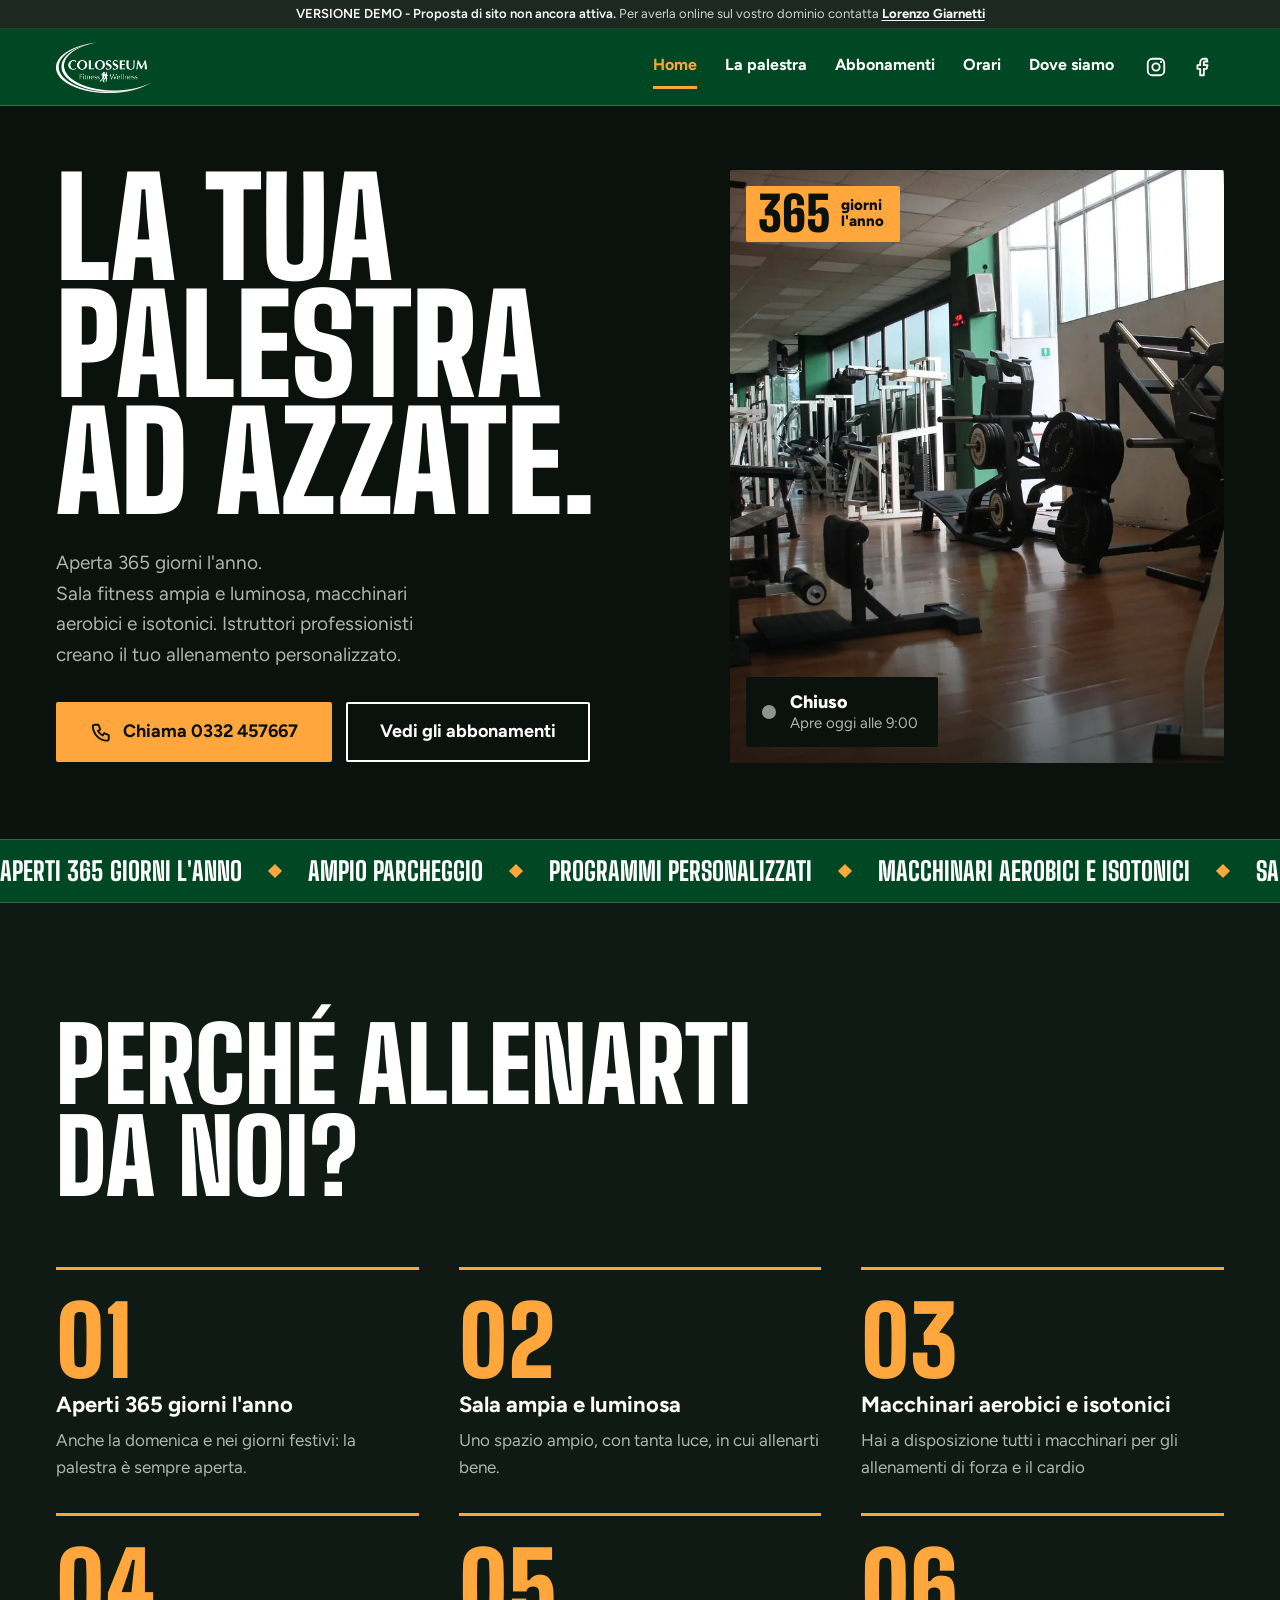
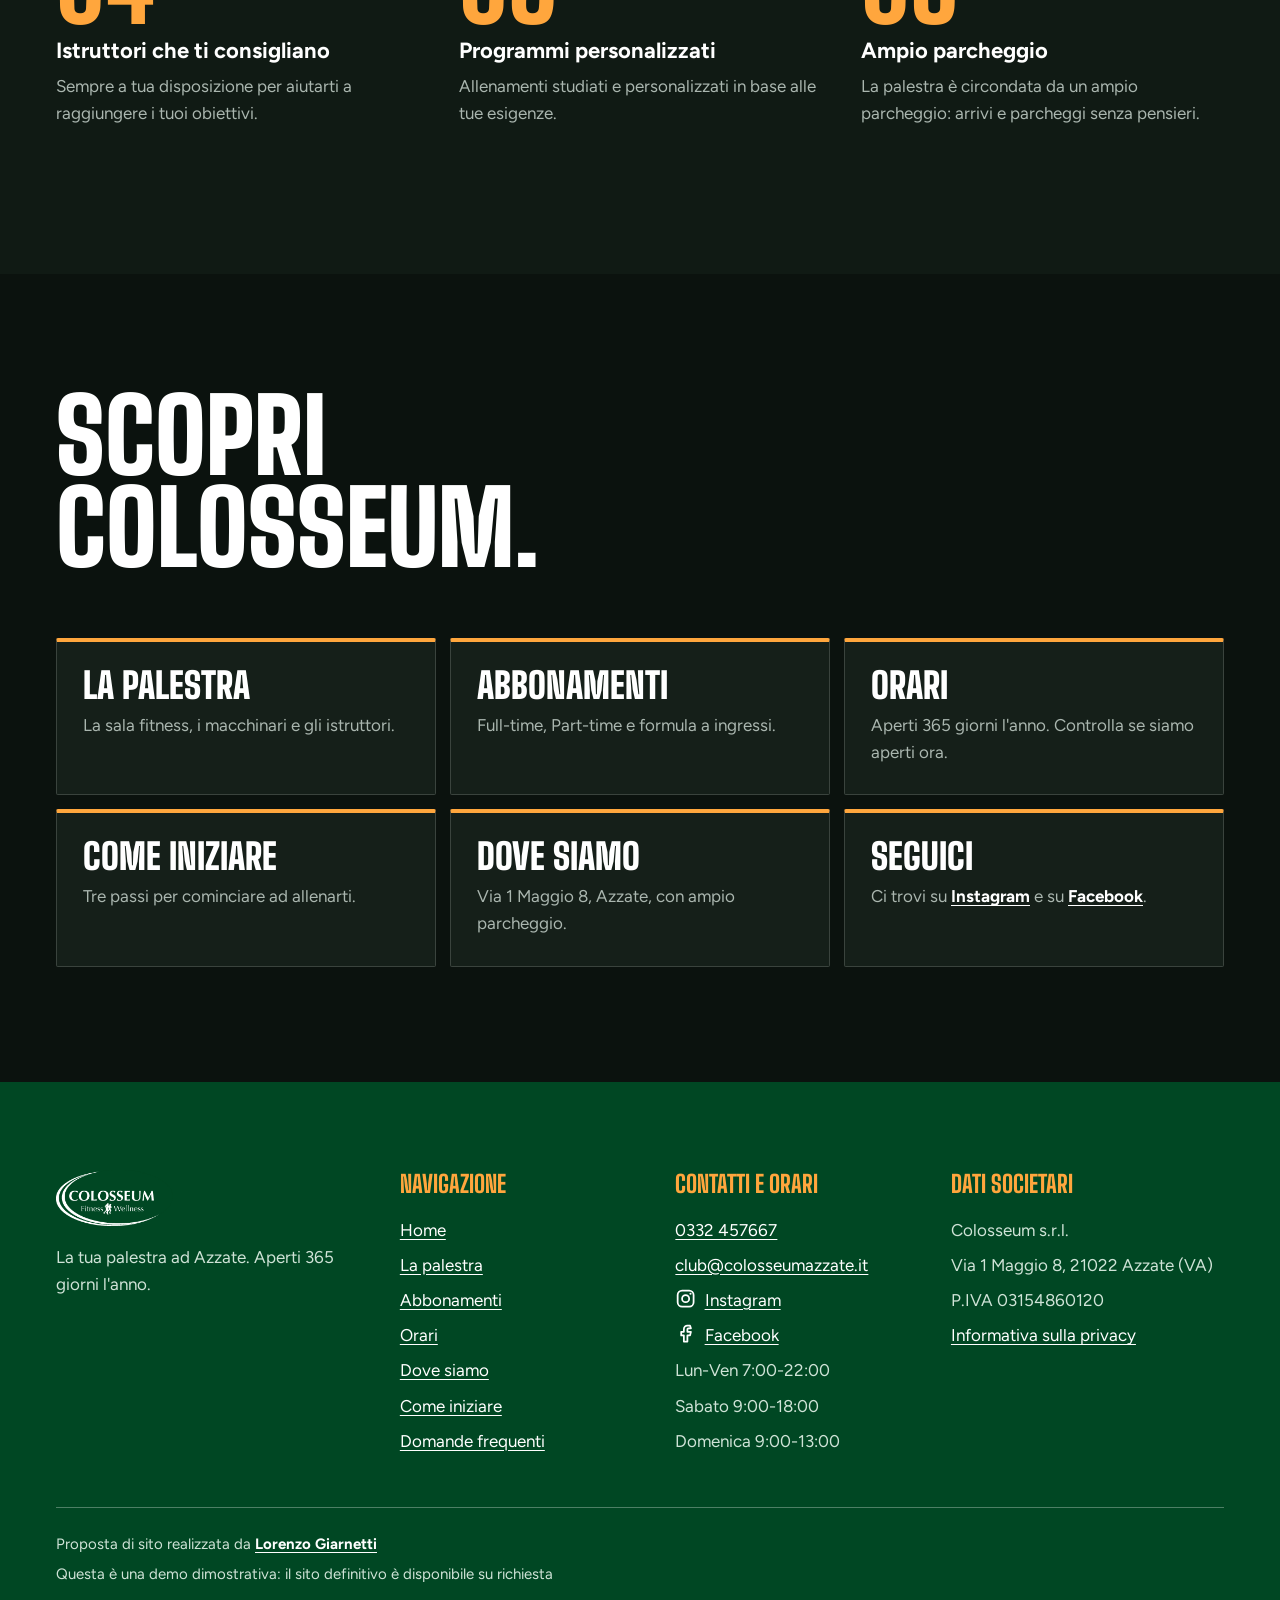
==== index.html @ 37af4fe6 "Update index.html" ====
<!DOCTYPE html>
<html lang="it">
<head>
<meta charset="utf-8">
<meta name="viewport" content="width=device-width, initial-scale=1">
<script>document.documentElement.className += ' js';</script>
<title>[DEMO] Palestra ad Azzate (VA) – Colosseum Azzate</title>
<meta name="description" content="Colosseum Azzate: palestra ad Azzate (VA) con sala fitness ampia e luminosa, macchinari aerobici e isotonici, istruttori e programmi personalizzati. Aperti 365 giorni l'anno.">
<!-- DEMO: rimuovere con go-live.sh (vedi README) -->
<meta name="robots" content="noindex, nofollow" id="demo-robots">
<meta name="theme-color" content="#004723">

<meta property="og:type" content="website">
<meta property="og:locale" content="it_IT">
<meta property="og:site_name" content="Colosseum Azzate">
<meta property="og:title" content="Colosseum Azzate – La tua palestra ad Azzate">
<meta property="og:description" content="Colosseum Azzate: palestra ad Azzate (VA) con sala fitness ampia e luminosa, macchinari aerobici e isotonici, istruttori e programmi personalizzati. Aperti 365 giorni l'anno.">
<meta property="og:image" content="https://www.colosseumazzate.it/assets/img/og-image.jpg">
<meta property="og:image:width" content="1200">
<meta property="og:image:height" content="630">
<meta property="og:image:alt" content="La sala fitness di Colosseum Azzate">
<meta name="twitter:card" content="summary_large_image">

<link rel="icon" type="image/png" sizes="32x32" href="assets/img/favicon-32.png">
<link rel="apple-touch-icon" href="assets/img/apple-touch-icon.png">

<link rel="preload" href="assets/fonts/big-shoulders-display-latin-900-normal.woff2" as="font" type="font/woff2" crossorigin>
<link rel="preload" href="assets/fonts/figtree-latin-wght-normal.woff2" as="font" type="font/woff2" crossorigin>
<link rel="preload" href="assets/img/sala-4.webp" as="image" type="image/webp">
<script type="application/ld+json">
{
  "@context": "https://schema.org",
  "@type": "HealthClub",
  "name": "Colosseum Azzate",
  "legalName": "Colosseum s.r.l.",
  "description": "Palestra ad Azzate con sala fitness ampia e luminosa, macchinari aerobici e isotonici, istruttori e programmi di allenamento personalizzati.",
  "url": "https://www.colosseumazzate.it/",
  "image": "https://www.colosseumazzate.it/assets/img/og-image.jpg",
  "logo": "https://www.colosseumazzate.it/assets/img/logo.png",
  "telephone": "+39 0332 457667",
  "email": "club@colosseumazzate.it",
  "vatID": "IT03154860120",
  "address": {
    "@type": "PostalAddress",
    "streetAddress": "Via 1 Maggio 8",
    "postalCode": "21022",
    "addressLocality": "Azzate",
    "addressRegion": "VA",
    "addressCountry": "IT"
  },
  "sameAs": [
    "https://www.instagram.com/colosseum_azzate/",
    "https://www.facebook.com/colosseumazzate/?locale=it_IT"
  ],
  "hasMap": "https://maps.app.goo.gl/W76t9FUFrZ8XkWFo9",
  "openingHoursSpecification": [
    {
      "@type": "OpeningHoursSpecification",
      "dayOfWeek": [
        "Monday",
        "Tuesday",
        "Wednesday",
        "Thursday",
        "Friday"
      ],
      "opens": "07:00",
      "closes": "22:00"
    },
    {
      "@type": "OpeningHoursSpecification",
      "dayOfWeek": "Saturday",
      "opens": "09:00",
      "closes": "18:00"
    },
    {
      "@type": "OpeningHoursSpecification",
      "dayOfWeek": "Sunday",
      "opens": "09:00",
      "closes": "13:00"
    }
  ]
}
</script>
<link rel="stylesheet" href="assets/css/style.css">
</head>

<!-- DEMO: unico punto di controllo = attributo data-demo del body (on: demo visibile; off: sito definitivo). Vedi README. -->
<body data-demo="on" id="top">

<svg width="0" height="0" style="position:absolute" aria-hidden="true" focusable="false">
  <defs>
    <symbol id="i-phone" viewBox="0 0 24 24"><path d="M5 4h4l2 5-2.5 1.5a11 11 0 0 0 5 5L15 13l5 2v4a2 2 0 0 1-2 2A16 16 0 0 1 3 6a2 2 0 0 1 2-2z" fill="none" stroke="currentColor" stroke-width="2" stroke-linejoin="round"/></symbol>
    <symbol id="i-pin" viewBox="0 0 24 24"><path d="M12 21s-7-6.2-7-11a7 7 0 0 1 14 0c0 4.8-7 11-7 11z" fill="none" stroke="currentColor" stroke-width="2" stroke-linejoin="round"/><circle cx="12" cy="10" r="2.5" fill="none" stroke="currentColor" stroke-width="2"/></symbol>
    <symbol id="i-mail" viewBox="0 0 24 24"><rect x="3" y="5" width="18" height="14" rx="2" fill="none" stroke="currentColor" stroke-width="2"/><path d="M3 7l9 6 9-6" fill="none" stroke="currentColor" stroke-width="2" stroke-linejoin="round"/></symbol>
    <symbol id="i-menu" viewBox="0 0 24 24"><path d="M4 7h16M4 12h16M4 17h16" fill="none" stroke="currentColor" stroke-width="2.5" stroke-linecap="square"/></symbol>
    <symbol id="i-close" viewBox="0 0 24 24"><path d="M5 5l14 14M19 5L5 19" fill="none" stroke="currentColor" stroke-width="2.5" stroke-linecap="square"/></symbol>
    <symbol id="i-instagram" viewBox="0 0 24 24"><rect x="3" y="3" width="18" height="18" rx="5" fill="none" stroke="currentColor" stroke-width="2"/><circle cx="12" cy="12" r="4" fill="none" stroke="currentColor" stroke-width="2"/><circle cx="17.5" cy="6.5" r="1.2" fill="currentColor"/></symbol>
    <symbol id="i-facebook" viewBox="0 0 24 24"><path d="M17 3h-3a4 4 0 0 0-4 4v3H7v4h3v7h4v-7h3l1-4h-4V7a1 1 0 0 1 1-1h3z" fill="none" stroke="currentColor" stroke-width="2" stroke-linejoin="round"/></symbol>
  </defs>
</svg>

<a class="skip" href="#contenuto">Vai al contenuto</a>

<div class="top">
  <div class="demo-bar" role="region" aria-label="Avviso versione demo">
    <p><strong>VERSIONE DEMO - Proposta di sito non ancora attiva.</strong> Per averla online sul vostro dominio contatta <a href="mailto:lorenzo.giarnetti@gmail.com?subject=Sito%20Colosseum%20Azzate">Lorenzo Giarnetti</a></p>
  </div>

  <header class="header">
    <div class="wrap header__row">
      <a class="header__logo" href="index.html" aria-label="Colosseum Azzate – home">
        <img src="assets/img/logo.png" width="312" height="103" alt="Colosseum Fitness &amp; Wellness">
      </a>
      <nav class="nav" id="menu" aria-label="Principale">
        <ul class="nav__list">
          <li><a href="index.html" aria-current="page">Home</a></li>
          <li><a href="la-palestra.html">La palestra</a></li>
          <li><a href="abbonamenti.html">Abbonamenti</a></li>
          <li><a href="orari.html">Orari</a></li>
          <li><a href="dove-siamo.html">Dove siamo</a></li>
        </ul>
      </nav>
      <div class="header__social">
        <a href="https://www.instagram.com/colosseum_azzate/" target="_blank" rel="noopener noreferrer" aria-label="Instagram (si apre in una nuova scheda)"><svg class="ico" aria-hidden="true"><use href="#i-instagram"/></svg></a>
        <a href="https://www.facebook.com/colosseumazzate/?locale=it_IT" target="_blank" rel="noopener noreferrer" aria-label="Facebook (si apre in una nuova scheda)"><svg class="ico" aria-hidden="true"><use href="#i-facebook"/></svg></a>
      </div>
      <button class="header__burger" type="button" aria-expanded="false" aria-controls="menu" aria-label="Apri il menu">
        <svg class="ico ico--lg" aria-hidden="true"><use href="#i-menu"/></svg>
      </button>
    </div>
  </header>
</div>

<main id="contenuto">

  <section class="hero s-ink" aria-labelledby="hero-title">
    <div class="wrap hero__grid">
      <div class="hero__copy">
        <h1 class="hero__title" id="hero-title">
          <span style="--i:0">La tua</span>
          <span style="--i:1">palestra</span>
          <span style="--i:2">ad Azzate.</span>
        </h1>
        <p class="hero__lede">Aperta 365 giorni l'anno. <br> Sala fitness ampia e luminosa, macchinari aerobici e isotonici. Istruttori professionisti creano il tuo allenamento personalizzato.</p>
        <div class="hero__cta">
          <a class="btn btn--primary btn--lg" href="tel:+390332457667"><svg class="ico" aria-hidden="true"><use href="#i-phone"/></svg>Chiama 0332 457667</a>
          <a class="btn btn--ghost btn--lg" href="abbonamenti.html">Vedi gli abbonamenti</a>
        </div>
      </div>
      <figure class="hero__photo">
        <img src="assets/img/sala-4.webp" width="1400" height="934" alt="La sala fitness di Colosseum Azzate: macchinari isotonici sul parquet, con le pareti verdi e le grandi vetrate">
        <p class="hero__badge"><span class="hero__badge-num">365</span><span>giorni<br>l'anno</span></p>
        <div class="status status--on-photo" data-status>
          <span class="status__dot" aria-hidden="true"></span>
          <span class="status__text"><strong data-status-label>Orari di apertura</strong><span data-status-detail>Lun-Ven 7:00-22:00</span></span>
        </div>
      </figure>
    </div>
  </section>

  <div class="marquee s-green" aria-label="In breve">
    <div class="marquee__track">
      <ul class="marquee__group">
        <li>Aperti 365 giorni l'anno</li>
        <li>Ampio parcheggio</li>
        <li>Programmi personalizzati</li>
        <li>Macchinari aerobici e isotonici</li>
        <li>Sala ampia e luminosa</li>
        <li>Istruttori che ti consigliano</li>
      </ul>
      <ul class="marquee__group" aria-hidden="true">
        <li>Aperti 365 giorni l'anno</li>
        <li>Ampio parcheggio</li>
        <li>Programmi personalizzati</li>
        <li>Macchinari aerobici e isotonici</li>
        <li>Sala ampia e luminosa</li>
        <li>Istruttori che ti consigliano</li>
      </ul>
    </div>
  </div>

  <section class="sec s-ink2" aria-labelledby="perche-title">
    <div class="wrap">
      <div class="sec__head">
        <h2 class="display" id="perche-title">Perché allenarti<br>da noi?</h2>
      </div>
      <ol class="reasons" data-reveal>
        <li class="reason"><span class="num" aria-hidden="true">01</span><h3>Aperti 365 giorni l'anno</h3><p>Anche la domenica e nei giorni festivi: la palestra è sempre aperta.</p></li>
        <li class="reason"><span class="num" aria-hidden="true">02</span><h3>Sala ampia e luminosa</h3><p>Uno spazio ampio, con tanta luce, in cui allenarti bene.</p></li>
        <li class="reason"><span class="num" aria-hidden="true">03</span><h3>Macchinari aerobici e isotonici</h3><p>Hai a disposizione tutti i macchinari per gli allenamenti di forza e il cardio</p></li>
        <li class="reason"><span class="num" aria-hidden="true">04</span><h3>Istruttori che ti consigliano</h3><p>Sempre a tua disposizione per aiutarti a raggiungere i tuoi obiettivi.</p></li>
        <li class="reason"><span class="num" aria-hidden="true">05</span><h3>Programmi personalizzati</h3><p>Allenamenti studiati e personalizzati in base alle tue esigenze.</p></li>
        <li class="reason"><span class="num" aria-hidden="true">06</span><h3>Ampio parcheggio</h3><p>La palestra è circondata da un ampio parcheggio: arrivi e parcheggi senza pensieri.</p></li>
      </ol>
    </div>
  </section>

  <section class="sec s-ink" aria-labelledby="hub-title">
    <div class="wrap">
      <div class="sec__head">
        <h2 class="display" id="hub-title">Scopri<br>Colosseum.</h2>
      </div>
      <ul class="hub">
        <li><a class="hub__item" href="la-palestra.html"><h3>La palestra</h3><p>La sala fitness, i macchinari e gli istruttori.</p></a></li>
        <li><a class="hub__item" href="abbonamenti.html"><h3>Abbonamenti</h3><p>Full-time, Part-time e formula a ingressi.</p></a></li>
        <li><a class="hub__item" href="orari.html"><h3>Orari</h3><p>Aperti 365 giorni l'anno. Controlla se siamo aperti ora.</p></a></li>
        <li><a class="hub__item" href="come-iniziare.html"><h3>Come iniziare</h3><p>Tre passi per cominciare ad allenarti.</p></a></li>
        <li><a class="hub__item" href="dove-siamo.html"><h3>Dove siamo</h3><p>Via 1 Maggio 8, Azzate, con ampio parcheggio.</p></a></li>
        <li><div class="hub__item"><h3>Seguici</h3><p>Ci trovi su <a href="https://www.instagram.com/colosseum_azzate/" target="_blank" rel="noopener noreferrer">Instagram</a> e su <a href="https://www.facebook.com/colosseumazzate/?locale=it_IT" target="_blank" rel="noopener noreferrer">Facebook</a>.</p></div></li>
      </ul>
    </div>
  </section>
</main>

<footer class="footer s-green">
  <div class="wrap">
    <div class="footer__grid">
      <div class="footer__brand">
        <img src="assets/img/logo.png" width="312" height="103" loading="lazy" alt="Colosseum Fitness &amp; Wellness">
        <p>La tua palestra ad Azzate. Aperti 365 giorni l'anno.</p>
      </div>
      <nav aria-label="Navigazione nel footer">
        <h2 class="footer__h">Navigazione</h2>
        <ul>
          <li><a href="index.html">Home</a></li>
          <li><a href="la-palestra.html">La palestra</a></li>
          <li><a href="abbonamenti.html">Abbonamenti</a></li>
          <li><a href="orari.html">Orari</a></li>
          <li><a href="dove-siamo.html">Dove siamo</a></li>
          <li><a href="come-iniziare.html">Come iniziare</a></li>
          <li><a href="faq.html">Domande frequenti</a></li>
        </ul>
      </nav>
      <div>
        <h2 class="footer__h">Contatti e orari</h2>
        <ul>
          <li><a href="tel:+390332457667">0332 457667</a></li>
          <li><a href="mailto:club@colosseumazzate.it?subject=Richiesta%20informazioni">club@colosseumazzate.it</a></li>
          <li><a href="https://www.instagram.com/colosseum_azzate/" target="_blank" rel="noopener noreferrer"><svg class="ico" aria-hidden="true"><use href="#i-instagram"/></svg>Instagram</a></li>
          <li><a href="https://www.facebook.com/colosseumazzate/?locale=it_IT" target="_blank" rel="noopener noreferrer"><svg class="ico" aria-hidden="true"><use href="#i-facebook"/></svg>Facebook</a></li>
          <li>Lun-Ven 7:00-22:00</li>
          <li>Sabato 9:00-18:00</li>
          <li>Domenica 9:00-13:00</li>
        </ul>
      </div>
      <div>
        <h2 class="footer__h">Dati societari</h2>
        <ul>
          <li>Colosseum s.r.l.</li>
          <li>Via 1 Maggio 8, 21022 Azzate (VA)</li>
          <li>P.IVA 03154860120</li>
          <li><a href="privacy.html">Informativa sulla privacy</a></li>
        </ul>
      </div>
    </div>
    <div class="footer__legal">
      <p class="demo-only">Proposta di sito realizzata da <a href="mailto:lorenzo.giarnetti@gmail.com?subject=Sito%20Colosseum%20Azzate">Lorenzo Giarnetti</a></p>
      <p class="demo-only">Questa è una demo dimostrativa: il sito definitivo è disponibile su richiesta</p>
    </div>
  </div>
</footer>

<aside aria-label="Chiamata rapida">
<a class="callbar" href="tel:+390332457667"><svg class="ico" aria-hidden="true"><use href="#i-phone"/></svg>Chiama 0332 457667</a>
</aside>
<script src="assets/js/main.js" defer></script>
</body>
</html>
---- assets/css/style.css ----
/* ==========================================================================
   Colosseum Azzate - proposta di sito (demo)
   Verde Colosseum = #004723, campionato dal logo originale (Imgs/logo.png).
   ========================================================================== */

@font-face {
  font-family: "Big Shoulders Display";
  font-weight: 800;
  font-style: normal;
  font-display: swap;
  src: url("../fonts/big-shoulders-display-latin-800-normal.woff2") format("woff2");
}
@font-face {
  font-family: "Big Shoulders Display";
  font-weight: 900;
  font-style: normal;
  font-display: swap;
  src: url("../fonts/big-shoulders-display-latin-900-normal.woff2") format("woff2");
}
@font-face {
  font-family: "Figtree";
  font-weight: 300 900;
  font-style: normal;
  font-display: swap;
  src: url("../fonts/figtree-latin-wght-normal.woff2") format("woff2");
}

:root {
  --ink: #0b120e;
  --ink-2: #101a14;      /* appena più chiaro, per alternare le fasce */
  --ink-deep: #070c09;
  --green: #004723;      /* verde del logo, esatto */
  --pop: #ffa63d;        /* ambra: unico accento (CTA, numeri, linee su fondo scuro/verde) */
  --demo: #1c2820;       /* usato SOLO dalla barra demo: tono su tono, discreto */

  --font-display: "Big Shoulders Display", "Arial Narrow", "Roboto Condensed", Impact, sans-serif;
  --font-text: "Figtree", system-ui, -apple-system, "Segoe UI", Roboto, Helvetica, Arial, sans-serif;

  --gutter: clamp(20px, 5vw, 56px);
  --max: 1240px;
  --sec-y: clamp(72px, 9vw, 128px);
  --radius: 2px;
  --top-h: 120px;        /* aggiornata da main.js con l'altezza reale di barra demo + header */
}

/* Superfici: sempre scure. Il verde del logo è usato per il footer e per le fasce di accento */
.s-ink {
  --bg: var(--ink); --fg: #fff; --muted: #aab6af; --accent: var(--pop);
  --line: rgba(255, 255, 255, .16); --card: #151f19; --focus: var(--pop);
  --btn-bg: var(--pop); --btn-fg: var(--ink); --btn-hover-bg: #fff; --btn-hover-fg: var(--ink);
}
.s-ink2 {
  --bg: var(--ink-2); --fg: #fff; --muted: #aab6af; --accent: var(--pop);
  --line: rgba(255, 255, 255, .16); --card: #19241d; --focus: var(--pop);
  --btn-bg: var(--pop); --btn-fg: var(--ink); --btn-hover-bg: #fff; --btn-hover-fg: var(--ink);
}
.s-green {
  --bg: var(--green); --fg: #fff; --muted: #cfe3d7; --accent: var(--pop);
  --line: rgba(255, 255, 255, .3); --card: #003a1d; --focus: #fff;
  --btn-bg: #fff; --btn-fg: var(--green); --btn-hover-bg: var(--pop); --btn-hover-fg: var(--ink);
}
.s-ink, .s-ink2, .s-green { background: var(--bg); color: var(--fg); }

/* Base ------------------------------------------------------------------- */
*, *::before, *::after { box-sizing: border-box; }
html { scroll-behavior: smooth; -webkit-text-size-adjust: 100%; }
body {
  margin: 0;
  position: relative;               /* ancora la filigrana DEMO a tutta l'altezza della pagina */
  font-family: var(--font-text);
  font-size: 1.0625rem;
  line-height: 1.6;
  background: var(--ink);
  color: #fff;
  overflow-x: hidden;
  -webkit-font-smoothing: antialiased;
}
img { display: block; max-width: 100%; height: auto; }
h1, h2, h3, p, ul, ol, figure, address { margin: 0; padding: 0; }
ul, ol { list-style: none; }
address { font-style: normal; }
a { color: inherit; }
a[href^="tel:"] { white-space: nowrap; }
button { font: inherit; color: inherit; }

:focus-visible { outline: 3px solid var(--focus, var(--pop)); outline-offset: 3px; }

.skip {
  position: absolute; left: 12px; top: -100px; z-index: 2000;
  background: #fff; color: var(--ink); padding: 12px 18px; font-weight: 700;
}
.skip:focus { top: 12px; outline: 3px solid var(--green); }

.wrap { width: 100%; max-width: calc(var(--max) + var(--gutter) * 2); margin-inline: auto; padding-inline: var(--gutter); }

.ico { width: 1.25em; height: 1.25em; flex: none; }
.ico--lg { width: 28px; height: 28px; }

/* Tipografia ------------------------------------------------------------- */
.display, .hero__title, .plan__name, .num, .hours__time, .price {
  font-family: var(--font-display);
  font-weight: 900;
  text-transform: uppercase;
  letter-spacing: 0;
}
.display { font-size: clamp(3.25rem, 8vw, 6.5rem); line-height: .9; }
h2, h3 { font-size: 1.375rem; line-height: 1.2; font-weight: 700; }

/* Bottoni ---------------------------------------------------------------- */
.btn {
  display: inline-flex; align-items: center; justify-content: center; gap: 10px;
  min-height: 52px; padding: 14px 28px;
  font-family: var(--font-text); font-size: 1rem; font-weight: 700; line-height: 1.2; text-decoration: none;
  border: 2px solid transparent; border-radius: var(--radius); cursor: pointer;
  transition: background-color .15s, color .15s, border-color .15s;
}
.btn--primary { background: var(--btn-bg); color: var(--btn-fg); }
.btn--primary:hover { background: var(--btn-hover-bg); color: var(--btn-hover-fg); }
.btn--ghost { background: transparent; color: var(--fg); border-color: currentColor; }
.btn--ghost:hover { background: var(--fg); color: var(--bg); }
.btn--lg { min-height: 60px; padding: 16px 32px; font-size: 1.125rem; }
.btn--sm { min-height: 44px; padding: 10px 20px; font-size: .9375rem; }

/* Barra fissa in alto: barra DEMO + header ------------------------------- */
.top { position: sticky; top: 0; z-index: 1300; }

.demo-bar, .demo-only { display: none; }
body[data-demo="on"] .demo-bar { display: block; }
body[data-demo="on"] .demo-only { display: block; }

.demo-bar {
  background: var(--demo); color: #c9d4cd;
  border-bottom: 1px solid rgba(255, 255, 255, .08);
  padding: 5px var(--gutter);
  text-align: center; font-size: .75rem; line-height: 1.35;
}
.demo-bar strong { color: #fff; font-weight: 600; }
.demo-bar a { color: #fff; font-weight: 700; text-underline-offset: 2px; }
.demo-bar a:hover { background: #fff; color: var(--ink); }
.demo-bar a:focus-visible { outline-color: #fff; }

.header { background: var(--green); color: #fff; border-bottom: 1px solid rgba(255, 255, 255, .22); --focus: #fff; }
.header__social { display: flex; align-items: center; gap: 2px; }
.header__social a { display: inline-flex; align-items: center; justify-content: center; width: 44px; height: 44px; color: #fff; border-radius: var(--radius); transition: color .15s; }
.header__social a:hover { color: var(--pop); }
.header__social .ico { width: 22px; height: 22px; }
.header__row { display: flex; align-items: center; gap: 12px; min-height: 68px; }
.header__logo { display: block; margin-right: auto; line-height: 0; }
.header__logo img { height: 46px; width: auto; }
.header__burger {
  display: inline-flex; align-items: center; justify-content: center;
  width: 44px; height: 44px; background: none; color: #fff; border: 2px solid transparent; border-radius: var(--radius); cursor: pointer;
}
.header__burger[aria-expanded="true"] { border-color: #fff; }

.nav { position: absolute; left: 0; right: 0; top: 100%; background: var(--green); border-bottom: 1px solid rgba(255, 255, 255, .22); display: none; box-shadow: 0 14px 24px rgba(0, 0, 0, .3); }
.nav.is-open { display: block; }
.nav__list { padding: 8px var(--gutter) 16px; }
.nav__list a { display: block; padding: 14px 0; font-weight: 700; font-size: 1.125rem; text-decoration: none; border-bottom: 1px solid rgba(255, 255, 255, .22); }
.nav__list a:hover, .nav__list a[aria-current="page"] { color: var(--pop); }
html:not(.js) .nav { display: block; position: static; order: 5; width: 100%; }
html:not(.js) .header__row { flex-wrap: wrap; }
html:not(.js) .header__burger { display: none; }

/* Hero ------------------------------------------------------------------- */
.hero { position: relative; overflow: hidden; padding: clamp(36px, 5vw, 64px) 0 clamp(56px, 6vw, 88px); }
.hero__grid { display: grid; gap: 40px; align-items: center; }
.hero__title { font-size: clamp(4.25rem, 21vw, 7.5rem); line-height: .86; }
.hero__title span { white-space: nowrap; }
.hero__title span { display: block; animation: rise .8s cubic-bezier(.2, .7, .2, 1) both; animation-delay: calc(var(--i) * 110ms); }
.hero__lede { margin-top: 28px; max-width: 34ch; font-size: 1.1875rem; color: var(--muted); }
.hero__cta { display: flex; flex-wrap: wrap; gap: 14px; margin-top: 32px; }
.hero__photo { position: relative; overflow: hidden; background: var(--green); aspect-ratio: 4 / 3; border-radius: var(--radius); }
.hero__photo img { width: 100%; height: 100%; object-fit: cover; object-position: 60% center; }
.hero__photo::after {            /* velo leggero in basso, per leggere l'indicatore */
  content: ""; position: absolute; inset: 0; pointer-events: none;
  background: linear-gradient(180deg, transparent 55%, rgba(7, 12, 9, .55) 100%);
}
.hero__badge {
  position: absolute; top: 16px; left: 16px; z-index: 2; display: flex; align-items: center; gap: 10px;
  padding: 8px 16px 8px 12px; background: var(--pop); color: var(--ink); border-radius: var(--radius);
  font-size: .9375rem; font-weight: 800; line-height: 1.05;
}
.hero__badge-num { font-family: var(--font-display); font-weight: 900; font-size: 3rem; line-height: .85; }
@keyframes rise { from { opacity: 0; transform: translateY(28px); } to { opacity: 1; transform: none; } }

/* Indicatore aperto/chiuso */
.status { display: inline-flex; align-items: center; gap: 14px; }
.status__dot { width: 14px; height: 14px; border-radius: 50%; background: #8a968f; flex: none; }
.status__text { display: flex; flex-direction: column; line-height: 1.25; }
.status__text strong { font-size: 1.125rem; font-weight: 800; }
.status__text span { font-size: .9375rem; }
.status.is-open .status__dot { background: var(--pop); box-shadow: 0 0 0 5px rgba(255, 166, 61, .3); }
.status.is-open .status__text strong { color: var(--accent); }
.status--on-photo {
  position: absolute; left: 16px; bottom: 16px; z-index: 2;
  padding: 14px 20px 14px 16px; background: var(--ink); color: #fff; border-radius: var(--radius);
  --accent: var(--pop);
}
.status--on-photo .status__text span { color: #aab6af; }
.status--big { padding: 18px 26px 18px 22px; background: var(--card); border: 2px solid var(--line); border-radius: var(--radius); }
.status--big.is-open { border-color: var(--pop); }
.status--big .status__text strong { font-size: 1.5rem; }
.status--big .status__text span { color: var(--muted); }

/* Nastro scorrevole */
.marquee { overflow: hidden; border-block: 1px solid rgba(255, 255, 255, .18); }
.marquee__track { display: flex; width: max-content; animation: marquee 48s linear infinite; }
.marquee__group { display: flex; flex: none; }
.marquee__group li {
  display: flex; align-items: center; white-space: nowrap; padding: 18px 0;
  font-family: var(--font-display); font-weight: 800; font-size: 1.625rem; text-transform: uppercase; line-height: 1;
}
.marquee__group li::after {
  content: ""; width: 10px; height: 10px; margin-inline: 28px; background: var(--pop); transform: rotate(45deg); flex: none;
}
@keyframes marquee { to { transform: translateX(-50%); } }

/* Sezioni ---------------------------------------------------------------- */
.sec { padding-block: var(--sec-y); }
.sec__head { margin-bottom: clamp(36px, 5vw, 64px); }
.sec__head--split { display: flex; flex-wrap: wrap; align-items: flex-end; justify-content: space-between; gap: 28px; }
.sec__lede { margin-top: 24px; max-width: 52ch; font-size: 1.125rem; color: var(--muted); }
.note { margin-top: 24px; max-width: 70ch; font-size: .9375rem; color: var(--muted); }
.note a { font-weight: 700; }
.note strong { color: var(--accent); }

/* Orari */
.hours { display: grid; gap: 16px; }
.hours__item { padding: 24px 24px 28px; background: var(--card); border: 2px solid var(--line); border-radius: var(--radius); position: relative; }
.hours__day { font-size: 1.25rem; }
.hours__time { margin-top: 8px; font-size: clamp(3.25rem, 13vw, 4.5rem); line-height: 1; white-space: nowrap; color: #fff; }
.hours__item.is-today { background: var(--green); border-color: var(--pop); color: #fff; }
.hours__item.is-today .hours__time { color: #fff; }
.hours__item.is-today .hours__day::after {
  content: "Oggi"; margin-left: 12px; padding: 3px 10px; background: var(--pop); color: var(--ink);
  font-family: var(--font-text); font-size: .8125rem; font-weight: 800; vertical-align: middle; border-radius: var(--radius);
}

/* La palestra */
.palestra { display: grid; gap: 40px; align-items: start; }
.palestra__text { display: grid; gap: 20px; align-content: start; }
.palestra__text p { max-width: 56ch; color: var(--muted); }
.palestra__row { display: grid; gap: 12px; margin-top: 12px; }
.ph { overflow: hidden; border-radius: var(--radius); background: var(--card); }
.ph img { width: 100%; height: 100%; object-fit: cover; aspect-ratio: 3 / 2; }

/* Perché */
.reasons { display: grid; gap: 0 40px; }
.reason { padding: 28px 0 32px; border-top: 3px solid var(--pop); display: grid; gap: 8px; align-content: start; }
.reason .num { font-size: clamp(4rem, 9vw, 6rem); line-height: .9; color: var(--accent); }
.reason p { color: var(--muted); max-width: 36ch; }

/* Abbonamenti */
.plans { display: grid; gap: 24px; }
.plan { display: flex; flex-direction: column; background: var(--card); border: 1px solid var(--line); border-radius: var(--radius); overflow: hidden; }
.plan__media { overflow: hidden; }
.plan__media img { width: 100%; aspect-ratio: 16 / 8; object-fit: cover; }
.plan__body { padding: 28px; display: grid; gap: 16px; align-content: start; flex: 1; }
.plan__name { font-size: clamp(2.75rem, 6vw, 4rem); line-height: .95; }
.plan__desc { color: var(--muted); max-width: 40ch; }
.plan__price { margin-top: 8px; display: grid; gap: 16px; justify-items: start; }

/* Listino: durata a sinistra, prezzo a destra */
.prices { display: grid; margin-top: 4px; border-top: 1px solid var(--line); }
.prices__row { display: flex; align-items: center; min-height: 68px; justify-content: space-between; gap: 16px; padding: 14px 0; border-bottom: 1px solid var(--line); }
.prices dt { font-size: 1.0625rem; font-weight: 600; }
.prices dd { margin: 0; font-family: var(--font-display); font-weight: 900; text-transform: uppercase; line-height: 1; }
.prices__set { font-size: 2.75rem; color: var(--accent); }
.prices__set .cur { font-size: .6em; margin-left: .1em; }
.prices__tbd { font-size: 1.75rem; color: #7f8c84; }
.sr-only { position: absolute; width: 1px; height: 1px; margin: -1px; padding: 0; overflow: hidden; clip: rect(0 0 0 0); white-space: nowrap; border: 0; }

.entries { margin-top: 24px; display: grid; gap: 28px; padding: 28px; background: var(--card); border: 1px solid var(--line); border-radius: var(--radius); }
.entries__intro { display: grid; gap: 8px; align-content: start; }
.entries__intro h2 { font-size: 1.75rem; }
.entries__intro p { color: var(--muted); max-width: 44ch; }
.entries__list { display: grid; grid-template-columns: 1fr 1fr; gap: 12px; }
.entries__list li { display: flex; flex-direction: column; padding: 18px 18px 20px; border-top: 3px solid var(--accent); background: rgba(255, 255, 255, .04); }
.entries__list .num { font-size: 3.75rem; line-height: 1; color: var(--accent); }
.entries__list strong { font-size: 1.0625rem; }
.entries__list li > span:not(.num):not(.entries__price) { font-size: .9375rem; color: var(--muted); }
.entries__list .entries__price { margin-top: 10px; padding-top: 10px; border-top: 1px solid var(--line); font-family: var(--font-display); font-weight: 900; font-size: 1.75rem; line-height: 1; color: #7f8c84; }

/* Gallery */
/* Come iniziare */
.steps { display: grid; gap: 0 48px; }
.step { padding: 28px 0 32px; border-top: 3px solid var(--pop); display: grid; gap: 8px; align-content: start; }
.step .num { font-size: clamp(4rem, 9vw, 6rem); line-height: .9; color: var(--accent); }
.step p { color: var(--muted); max-width: 36ch; }
.start__cta { display: flex; flex-wrap: wrap; gap: 14px; margin-top: 40px; }

/* Dove siamo */
.pagehead--flush { padding-bottom: clamp(32px, 4vw, 56px); }
.pagehead--flush .sec__head { margin-bottom: 0; }
.outside { overflow: hidden; }
.outside img { width: 100%; aspect-ratio: 5 / 2; object-fit: cover; object-position: 24% 60%; }
@media (min-width: 640px) { .outside img { aspect-ratio: 1797 / 401; object-position: center; } }  /* proporzioni originali: nessun ritaglio né ingrandimento */
.where { display: grid; gap: 36px; }
.where__block { display: grid; gap: 14px; align-content: start; justify-items: start; }
.where__block h2 { font-size: 1.75rem; }
.where__block address { font-size: 1.1875rem; }
.where__block p { color: var(--muted); max-width: 46ch; }
.contacts { display: grid; gap: 12px; font-size: 1.1875rem; }
.contacts li { display: flex; align-items: center; gap: 12px; }
.contacts a { font-weight: 700; text-underline-offset: 3px; overflow-wrap: anywhere; }
.contacts .ico { color: var(--accent); }
.footer .ico { vertical-align: -.2em; margin-right: 8px; }

/* FAQ */
.faq__list { max-width: 860px; border-top: 3px solid var(--pop); }
.faq__list details { border-bottom: 1px solid var(--line); }
.faq__list summary {
  list-style: none; cursor: pointer; display: flex; align-items: center; justify-content: space-between; gap: 20px;
  padding: 22px 0; font-size: 1.1875rem; font-weight: 700; line-height: 1.3;
}
.faq__list summary::-webkit-details-marker { display: none; }
.faq__list summary::after {
  content: ""; flex: none; width: 24px; height: 24px;
  background:
    linear-gradient(var(--accent), var(--accent)) center / 100% 3px no-repeat,
    linear-gradient(var(--accent), var(--accent)) center / 3px 100% no-repeat;
}
.faq__list details[open] summary::after { background: linear-gradient(var(--accent), var(--accent)) center / 100% 3px no-repeat; }
.faq__list summary:hover { color: var(--pop); }
.faq__list details p { padding: 0 44px 24px 0; max-width: 62ch; color: var(--muted); }
.faq__list details a { font-weight: 700; }

/* Footer ----------------------------------------------------------------- */
.footer { padding: clamp(56px, 7vw, 88px) 0 40px; }
.footer__grid { display: grid; gap: 40px; }
.footer__brand img { height: 56px; width: auto; }
.footer__brand p { margin-top: 18px; max-width: 30ch; color: var(--muted); }
.footer__h { font-family: var(--font-display); font-weight: 800; font-size: 1.5rem; text-transform: uppercase; margin-bottom: 14px; color: var(--accent); }
.footer li { padding: 4px 0; color: var(--muted); }
.footer a { color: #fff; text-underline-offset: 3px; }
.footer a:hover { color: var(--pop); }
.footer__legal { margin-top: 48px; padding-top: 24px; border-top: 1px solid var(--line); display: grid; gap: 6px; font-size: .9375rem; color: var(--muted); }
.footer__legal:empty { display: none; }
.footer__legal a { font-weight: 700; }

/* Barra "Chiama" fissa su mobile */
.callbar {
  position: fixed; left: 0; right: 0; bottom: 0; z-index: 1250;
  display: flex; align-items: center; justify-content: center; gap: 10px; min-height: 60px;
  background: var(--pop); color: var(--ink); font-weight: 800; font-size: 1.125rem; text-decoration: none;
  border-top: 3px solid var(--ink-deep);
}
.callbar:hover { background: #fff; }
.callbar:focus-visible { outline-color: var(--ink); outline-offset: -6px; }
body { padding-bottom: 60px; }

/* Lightbox --------------------------------------------------------------- */
/* Privacy ---------------------------------------------------------------- */
.doc { padding-block: clamp(48px, 7vw, 96px); }
.doc__body { max-width: 72ch; display: grid; gap: 18px; }
.doc__body h1 { font-family: var(--font-display); font-weight: 900; text-transform: uppercase; font-size: clamp(3rem, 8vw, 5.5rem); line-height: .92; margin-bottom: 12px; }
.doc__body h2 { font-size: 1.5rem; margin-top: 20px; }
.doc__body ul { list-style: disc; padding-left: 1.25em; display: grid; gap: 6px; }
.doc__body a { font-weight: 700; text-underline-offset: 3px; color: var(--pop); }
.doc__body p, .doc__body li { color: #d5ded8; }
.doc__body .back { font-weight: 700; }

/* Intestazione di pagina (pagine interne) */
.pagehead .sec__lede { margin-top: 24px; }
.sec--tight-top { padding-top: 0; }

/* Indice delle pagine (home) */
.hub { display: grid; gap: 14px; }
.hub { align-items: stretch; }
.hub li { display: flex; }
.hub__item {
  flex: 1; display: grid; gap: 8px; align-content: start; padding: 26px 26px 28px;
  background: var(--card); border: 1px solid var(--line); border-top: 4px solid var(--pop); border-radius: var(--radius);
  text-decoration: none; transition: background-color .15s, border-color .15s;
}
a.hub__item:hover { background: var(--green); border-color: var(--green); border-top-color: var(--pop); color: #fff; }
a.hub__item:hover p { color: #cfe3d7; }
.hub__item p a { color: var(--fg); font-weight: 700; text-underline-offset: 3px; }
.hub__item p a:hover { color: var(--pop); }
.hub__item h3 { font-family: var(--font-display); font-weight: 900; text-transform: uppercase; font-size: 2.25rem; line-height: 1; }
.hub__item p { color: var(--muted); max-width: 34ch; }
.hub__item:focus-visible { outline-offset: 4px; }
div.hub__item { align-content: start; }

/* Fascia finale con invito a chiamare */
.cta { padding-block: clamp(48px, 6vw, 80px); border-top: 1px solid var(--line); }
.cta__row { display: flex; flex-wrap: wrap; align-items: center; justify-content: space-between; gap: 24px 40px; }
.cta h2 { font-family: var(--font-display); font-weight: 900; text-transform: uppercase; font-size: clamp(2.25rem, 5vw, 3.5rem); line-height: .95; }
.cta p { margin-top: 10px; color: var(--muted); }
.cta__btns { display: flex; flex-wrap: wrap; gap: 14px; }

/* Foto d'archivio (esterno): leggermente scurite e riportate nella palette verde-grafite */
.tone { position: relative; isolation: isolate; }
.tone img { filter: saturate(.88) brightness(.88) contrast(1.03); transition: filter .25s ease, transform .35s ease; }
.tone::after {
  content: ""; position: absolute; inset: 0; z-index: 1; pointer-events: none;
  background: linear-gradient(180deg, rgba(0, 71, 35, .12) 0%, rgba(7, 12, 9, .26) 100%);
}

/* Reveal allo scroll (solo con JS, sobrio) */
.js [data-reveal] > * { opacity: 0; transform: translateY(20px); transition: opacity .6s ease, transform .6s ease; transition-delay: calc(var(--n, 0) * 70ms); }
.js [data-reveal].is-in > * { opacity: 1; transform: none; }

/* Breakpoint ------------------------------------------------------------- */
@media (min-width: 640px) {
  .reasons, .steps { grid-template-columns: repeat(2, 1fr); }
  .palestra__row { grid-template-columns: repeat(3, 1fr); }
  .hub { grid-template-columns: repeat(2, 1fr); }
  .entries__list { grid-template-columns: repeat(4, 1fr); }
  .footer__grid { grid-template-columns: 1fr 1fr; }
  .where { grid-template-columns: repeat(2, 1fr); }
}

@media (min-width: 960px) {
  body { padding-bottom: 0; }
  .callbar { display: none; }
  .demo-bar { font-size: .8125rem; }
  .header__row { gap: 28px; min-height: 76px; }
  .header__logo img { height: 52px; }
  .header__burger { display: none; }
  .nav { position: static; display: block; background: none; border: 0; box-shadow: none; }
  .nav__list { display: flex; gap: 28px; padding: 0; }
  .nav__list a { padding: 8px 0; font-size: 1rem; border: 0; border-bottom: 3px solid transparent; }
  .nav__list a:hover, .nav__list a[aria-current="page"] { border-bottom-color: var(--pop); }
  .header__logo { margin-right: 0; }
  .nav { margin-left: auto; }
  .header__row { gap: 20px; }
  html:not(.js) .nav { width: auto; order: 0; }

  .hero__grid { grid-template-columns: minmax(0, 1.25fr) minmax(0, 1fr); gap: 56px; }
  .hero__title { font-size: clamp(5.5rem, 10.6vw, 9.75rem); }
  .hero__photo { aspect-ratio: 5 / 6; }
  .hero__photo img { object-position: 30% center; }

  .palestra { grid-template-columns: minmax(0, 5fr) minmax(0, 7fr); gap: 72px; }
  .palestra__row { gap: 20px; margin-top: 28px; }
  .reasons { grid-template-columns: repeat(3, 1fr); }
  .hub { grid-template-columns: repeat(3, 1fr); }
  .steps { grid-template-columns: repeat(3, 1fr); }
  .plans { grid-template-columns: 1fr 1fr; }
  .plan__desc { min-height: 3.2em; }
  .hours { grid-template-columns: repeat(3, 1fr); }
  .hours__time { font-size: clamp(3rem, 5.4vw, 4.5rem); }
  .entries { grid-template-columns: minmax(0, 4fr) minmax(0, 8fr); align-items: center; gap: 48px; }
  .where { grid-template-columns: 1fr 1.2fr 1fr; gap: 56px; }
  .footer__grid { grid-template-columns: 1.3fr 1fr 1fr 1.2fr; gap: 48px; }
}

/* Movimento ridotto ------------------------------------------------------ */
@media (prefers-reduced-motion: reduce) {
  html { scroll-behavior: auto; }
  *, *::before, *::after { animation: none !important; transition: none !important; }
  .js [data-reveal] > * { opacity: 1; transform: none; }
  .marquee__track { width: auto; }
  .marquee__group { flex-wrap: wrap; padding-inline: var(--gutter); column-gap: 0; }
  .marquee__group[aria-hidden="true"] { display: none; }
  .marquee__group li { padding: 12px 0; }
}

/* Demo disattivata: nessuna riga legale vuota nel footer */
body:not([data-demo="on"]) .footer__legal { display: none; }
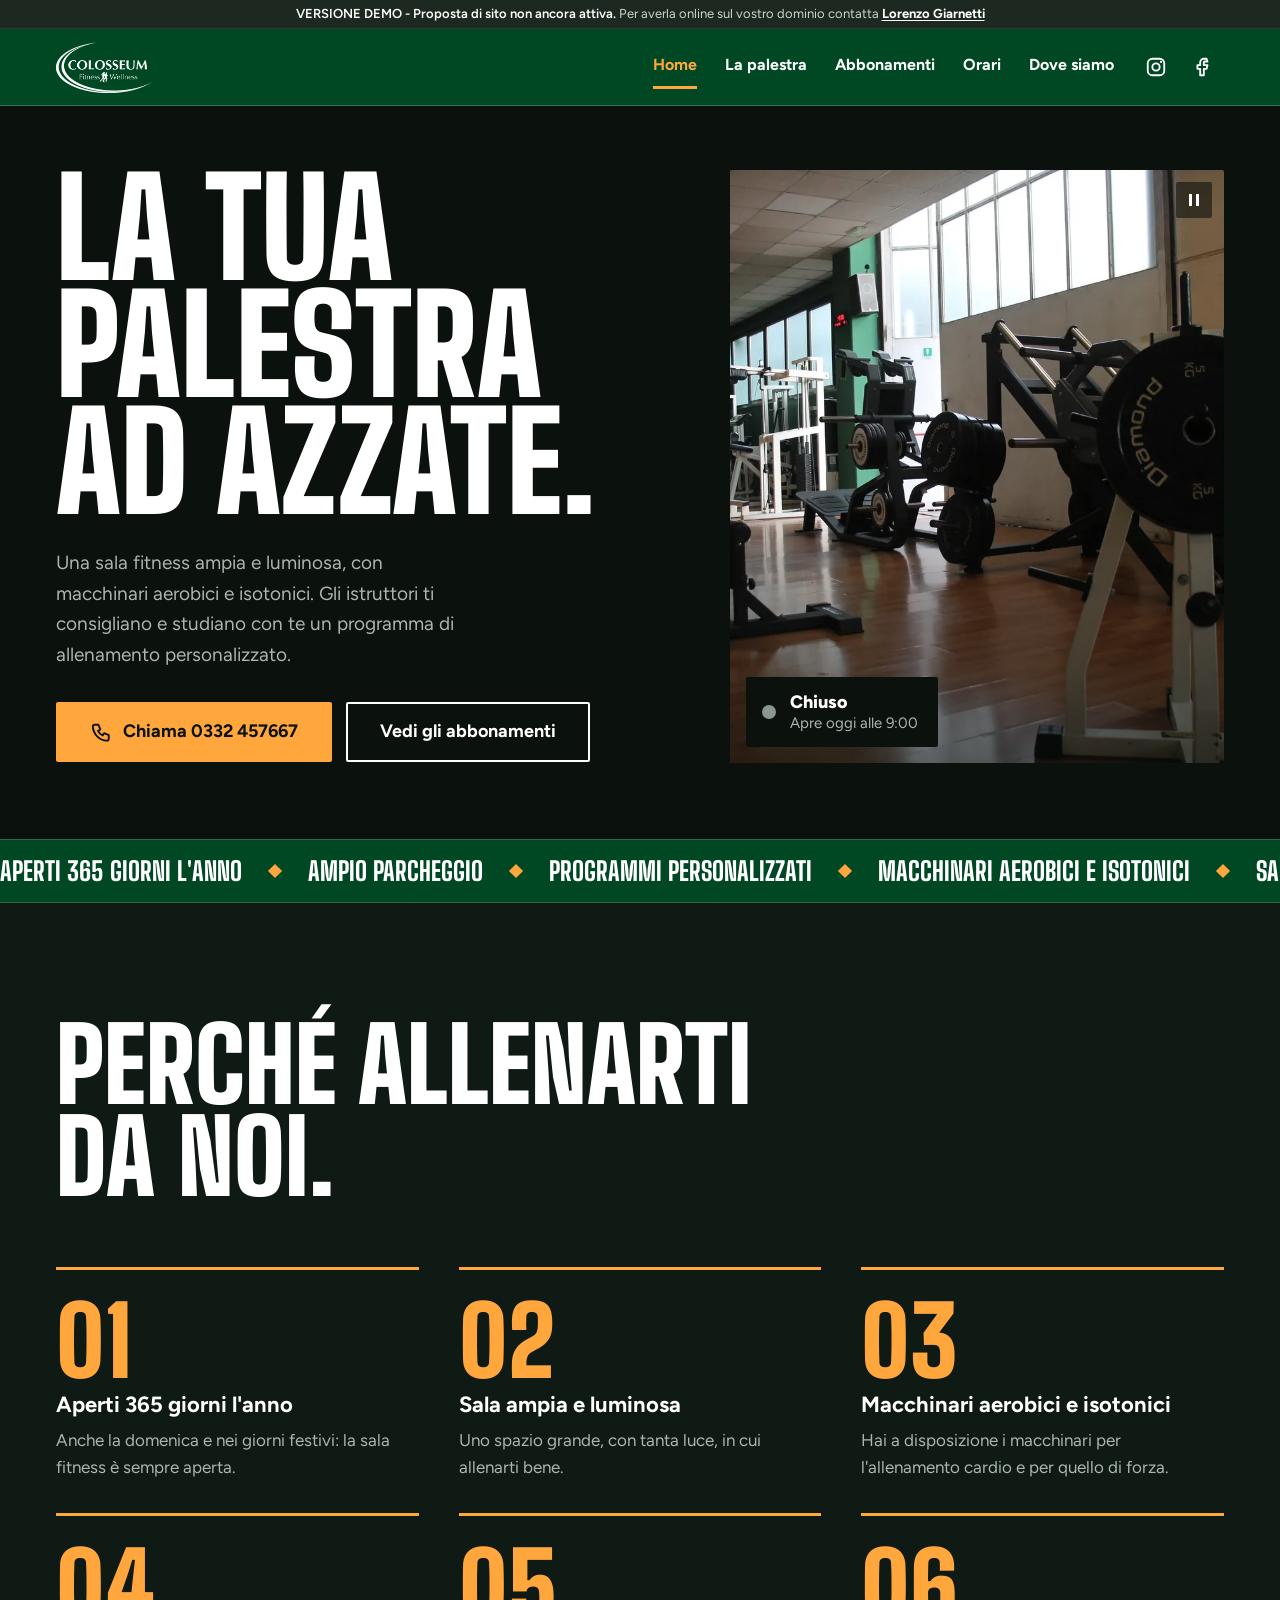
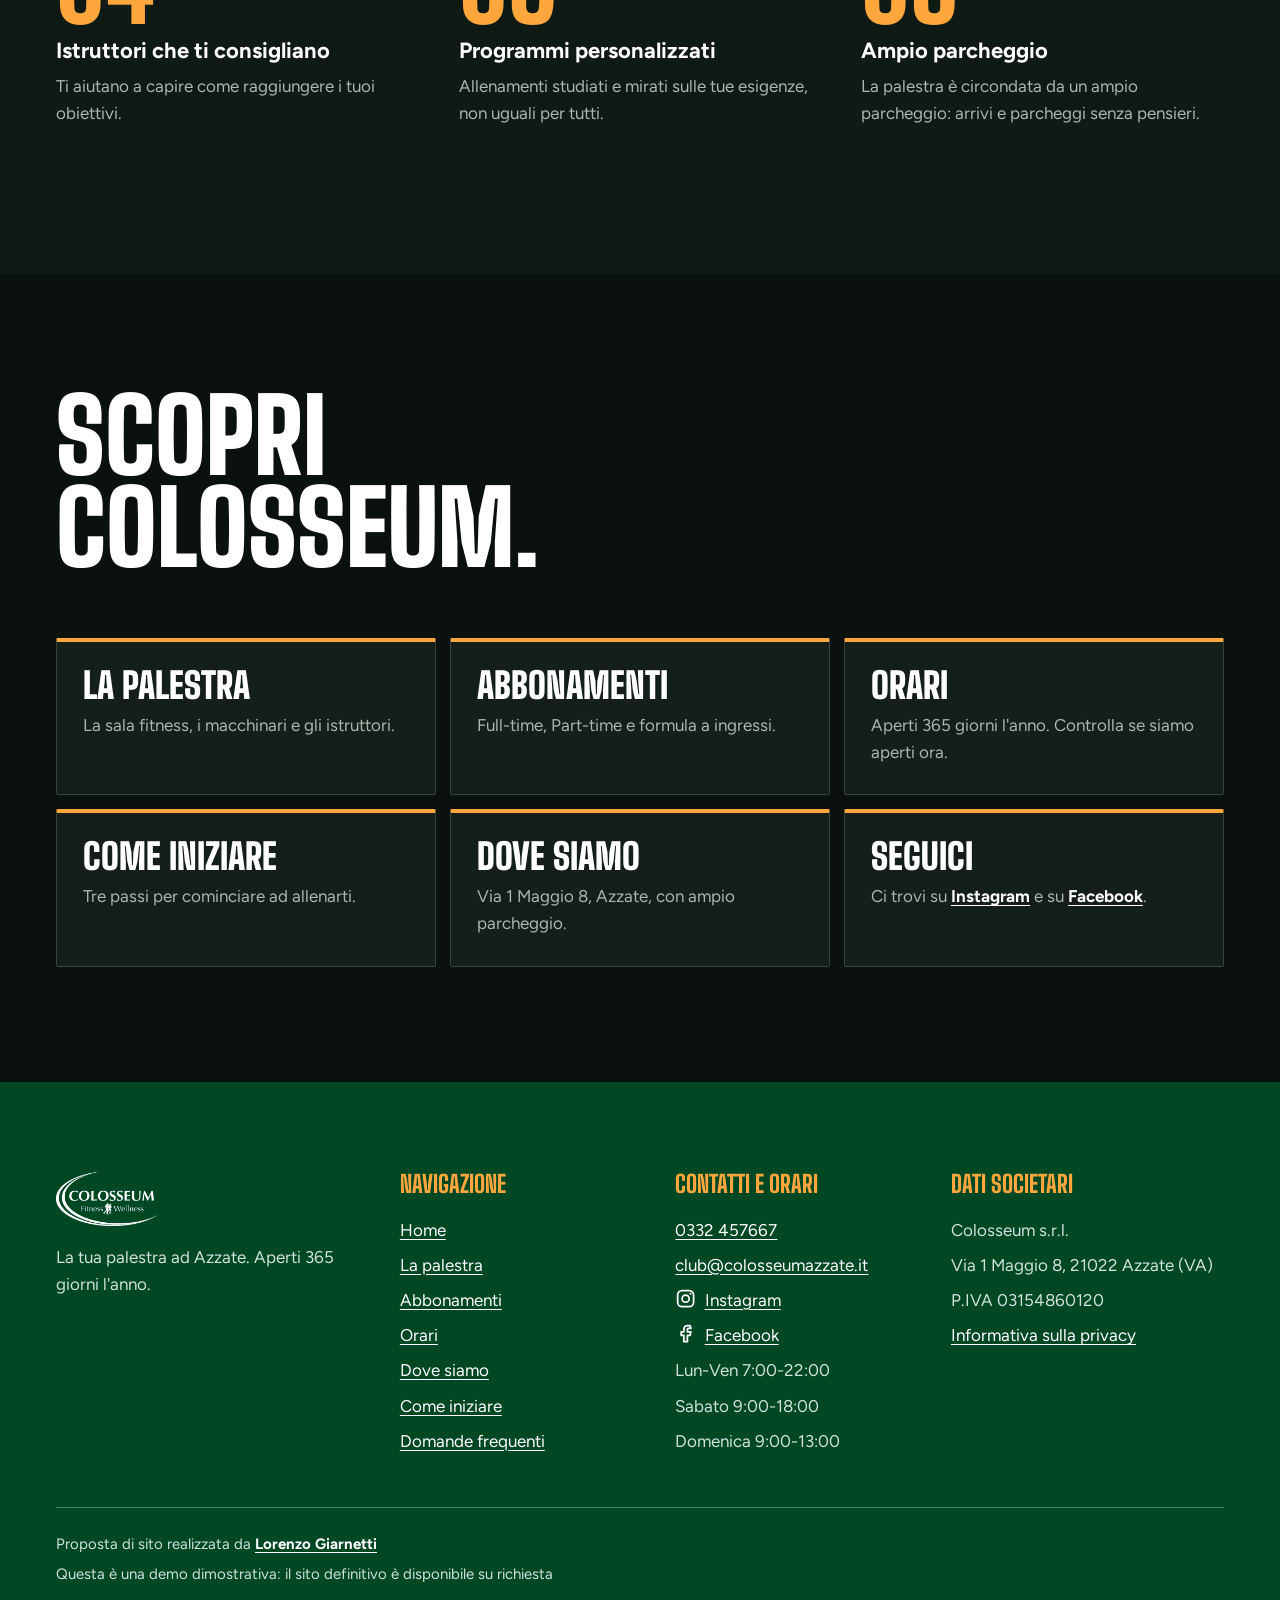
==== commit f44ed8d4: "Home: slideshow nell'hero, card con freccia e animazioni; barra Chiama più piccola; testo palestra p" ====
--- a/index.html
+++ b/index.html
@@ -94,6 +94,7 @@
     <symbol id="i-mail" viewBox="0 0 24 24"><rect x="3" y="5" width="18" height="14" rx="2" fill="none" stroke="currentColor" stroke-width="2"/><path d="M3 7l9 6 9-6" fill="none" stroke="currentColor" stroke-width="2" stroke-linejoin="round"/></symbol>
     <symbol id="i-menu" viewBox="0 0 24 24"><path d="M4 7h16M4 12h16M4 17h16" fill="none" stroke="currentColor" stroke-width="2.5" stroke-linecap="square"/></symbol>
     <symbol id="i-close" viewBox="0 0 24 24"><path d="M5 5l14 14M19 5L5 19" fill="none" stroke="currentColor" stroke-width="2.5" stroke-linecap="square"/></symbol>
+    <symbol id="i-arrow" viewBox="0 0 24 24"><path d="M4 12h15M13 6l6 6-6 6" fill="none" stroke="currentColor" stroke-width="2.5" stroke-linecap="square"/></symbol>
     <symbol id="i-instagram" viewBox="0 0 24 24"><rect x="3" y="3" width="18" height="18" rx="5" fill="none" stroke="currentColor" stroke-width="2"/><circle cx="12" cy="12" r="4" fill="none" stroke="currentColor" stroke-width="2"/><circle cx="17.5" cy="6.5" r="1.2" fill="currentColor"/></symbol>
     <symbol id="i-facebook" viewBox="0 0 24 24"><path d="M17 3h-3a4 4 0 0 0-4 4v3H7v4h3v7h4v-7h3l1-4h-4V7a1 1 0 0 1 1-1h3z" fill="none" stroke="currentColor" stroke-width="2" stroke-linejoin="round"/></symbol>
   </defs>
@@ -141,15 +142,22 @@
           <span style="--i:1">palestra</span>
           <span style="--i:2">ad Azzate.</span>
         </h1>
-        <p class="hero__lede">Aperta 365 giorni l'anno. <br> Sala fitness ampia e luminosa, macchinari aerobici e isotonici. Istruttori professionisti creano il tuo allenamento personalizzato.</p>
+        <p class="hero__lede">Una sala fitness ampia e luminosa, con macchinari aerobici e isotonici. Gli istruttori ti consigliano e studiano con te un programma di allenamento personalizzato.</p>
         <div class="hero__cta">
           <a class="btn btn--primary btn--lg" href="tel:+390332457667"><svg class="ico" aria-hidden="true"><use href="#i-phone"/></svg>Chiama 0332 457667</a>
           <a class="btn btn--ghost btn--lg" href="abbonamenti.html">Vedi gli abbonamenti</a>
         </div>
       </div>
       <figure class="hero__photo">
-        <img src="assets/img/sala-4.webp" width="1400" height="934" alt="La sala fitness di Colosseum Azzate: macchinari isotonici sul parquet, con le pareti verdi e le grandi vetrate">
-        <p class="hero__badge"><span class="hero__badge-num">365</span><span>giorni<br>l'anno</span></p>
+        <div class="hero__slides">
+          <img src="assets/img/sala-4.webp" width="1400" height="934" style="object-position: 60% center" alt="La sala fitness di Colosseum Azzate: macchinari isotonici sul parquet, con le pareti verdi e le grandi vetrate" class="is-active">
+          <img src="assets/img/sala-1.webp" width="1400" height="934" style="object-position: 40% center" alt="La sala pesi: il rack dei manubri, le panche e la parete a specchio con la fascia verde" loading="lazy">
+          <img src="assets/img/sala-2.webp" width="1400" height="934" style="object-position: 68% center" alt="Una zona con il rack per i pesi liberi, i dischi e le pareti verdi" loading="lazy">
+          <img src="assets/img/sala-3.webp" width="1400" height="934" style="object-position: 40% center" alt="Macchinari per la forza sul parquet, sotto le finestre della sala" loading="lazy">
+          <img src="assets/img/sala-5.webp" width="1400" height="934" style="object-position: 42% center" alt="Le macchine isotoniche in fila, con le colonne verdi e le finestre" loading="lazy">
+          <img src="assets/img/sala-6.webp" width="1400" height="934" style="object-position: 55% center" alt="La leg press e gli altri macchinari della sala, con il parquet" loading="lazy">
+        </div>
+        <button class="hero__pause" type="button" aria-pressed="false" aria-label="Metti in pausa la presentazione delle foto"><span aria-hidden="true"></span></button>
         <div class="status status--on-photo" data-status>
           <span class="status__dot" aria-hidden="true"></span>
           <span class="status__text"><strong data-status-label>Orari di apertura</strong><span data-status-detail>Lun-Ven 7:00-22:00</span></span>
@@ -182,14 +190,14 @@
   <section class="sec s-ink2" aria-labelledby="perche-title">
     <div class="wrap">
       <div class="sec__head">
-        <h2 class="display" id="perche-title">Perché allenarti<br>da noi?</h2>
+        <h2 class="display" id="perche-title">Perché allenarti<br>da noi.</h2>
       </div>
       <ol class="reasons" data-reveal>
-        <li class="reason"><span class="num" aria-hidden="true">01</span><h3>Aperti 365 giorni l'anno</h3><p>Anche la domenica e nei giorni festivi: la palestra è sempre aperta.</p></li>
-        <li class="reason"><span class="num" aria-hidden="true">02</span><h3>Sala ampia e luminosa</h3><p>Uno spazio ampio, con tanta luce, in cui allenarti bene.</p></li>
-        <li class="reason"><span class="num" aria-hidden="true">03</span><h3>Macchinari aerobici e isotonici</h3><p>Hai a disposizione tutti i macchinari per gli allenamenti di forza e il cardio</p></li>
-        <li class="reason"><span class="num" aria-hidden="true">04</span><h3>Istruttori che ti consigliano</h3><p>Sempre a tua disposizione per aiutarti a raggiungere i tuoi obiettivi.</p></li>
-        <li class="reason"><span class="num" aria-hidden="true">05</span><h3>Programmi personalizzati</h3><p>Allenamenti studiati e personalizzati in base alle tue esigenze.</p></li>
+        <li class="reason"><span class="num" aria-hidden="true">01</span><h3>Aperti 365 giorni l'anno</h3><p>Anche la domenica e nei giorni festivi: la sala fitness è sempre aperta.</p></li>
+        <li class="reason"><span class="num" aria-hidden="true">02</span><h3>Sala ampia e luminosa</h3><p>Uno spazio grande, con tanta luce, in cui allenarti bene.</p></li>
+        <li class="reason"><span class="num" aria-hidden="true">03</span><h3>Macchinari aerobici e isotonici</h3><p>Hai a disposizione i macchinari per l'allenamento cardio e per quello di forza.</p></li>
+        <li class="reason"><span class="num" aria-hidden="true">04</span><h3>Istruttori che ti consigliano</h3><p>Ti aiutano a capire come raggiungere i tuoi obiettivi.</p></li>
+        <li class="reason"><span class="num" aria-hidden="true">05</span><h3>Programmi personalizzati</h3><p>Allenamenti studiati e mirati sulle tue esigenze, non uguali per tutti.</p></li>
         <li class="reason"><span class="num" aria-hidden="true">06</span><h3>Ampio parcheggio</h3><p>La palestra è circondata da un ampio parcheggio: arrivi e parcheggi senza pensieri.</p></li>
       </ol>
     </div>
@@ -200,12 +208,12 @@
       <div class="sec__head">
         <h2 class="display" id="hub-title">Scopri<br>Colosseum.</h2>
       </div>
-      <ul class="hub">
-        <li><a class="hub__item" href="la-palestra.html"><h3>La palestra</h3><p>La sala fitness, i macchinari e gli istruttori.</p></a></li>
-        <li><a class="hub__item" href="abbonamenti.html"><h3>Abbonamenti</h3><p>Full-time, Part-time e formula a ingressi.</p></a></li>
-        <li><a class="hub__item" href="orari.html"><h3>Orari</h3><p>Aperti 365 giorni l'anno. Controlla se siamo aperti ora.</p></a></li>
-        <li><a class="hub__item" href="come-iniziare.html"><h3>Come iniziare</h3><p>Tre passi per cominciare ad allenarti.</p></a></li>
-        <li><a class="hub__item" href="dove-siamo.html"><h3>Dove siamo</h3><p>Via 1 Maggio 8, Azzate, con ampio parcheggio.</p></a></li>
+      <ul class="hub" data-reveal>
+        <li><a class="hub__item" href="la-palestra.html"><h3>La palestra<svg class="hub__arrow" aria-hidden="true"><use href="#i-arrow"/></svg></h3><p>La sala fitness, i macchinari e gli istruttori.</p></a></li>
+        <li><a class="hub__item" href="abbonamenti.html"><h3>Abbonamenti<svg class="hub__arrow" aria-hidden="true"><use href="#i-arrow"/></svg></h3><p>Full-time, Part-time e formula a ingressi.</p></a></li>
+        <li><a class="hub__item" href="orari.html"><h3>Orari<svg class="hub__arrow" aria-hidden="true"><use href="#i-arrow"/></svg></h3><p>Aperti 365 giorni l'anno. Controlla se siamo aperti ora.</p></a></li>
+        <li><a class="hub__item" href="come-iniziare.html"><h3>Come iniziare<svg class="hub__arrow" aria-hidden="true"><use href="#i-arrow"/></svg></h3><p>Tre passi per cominciare ad allenarti.</p></a></li>
+        <li><a class="hub__item" href="dove-siamo.html"><h3>Dove siamo<svg class="hub__arrow" aria-hidden="true"><use href="#i-arrow"/></svg></h3><p>Via 1 Maggio 8, Azzate, con ampio parcheggio.</p></a></li>
         <li><div class="hub__item"><h3>Seguici</h3><p>Ci trovi su <a href="https://www.instagram.com/colosseum_azzate/" target="_blank" rel="noopener noreferrer">Instagram</a> e su <a href="https://www.facebook.com/colosseumazzate/?locale=it_IT" target="_blank" rel="noopener noreferrer">Facebook</a>.</p></div></li>
       </ul>
     </div>
--- a/assets/css/style.css
+++ b/assets/css/style.css
@@ -170,18 +170,23 @@
 .hero__title span { display: block; animation: rise .8s cubic-bezier(.2, .7, .2, 1) both; animation-delay: calc(var(--i) * 110ms); }
 .hero__lede { margin-top: 28px; max-width: 34ch; font-size: 1.1875rem; color: var(--muted); }
 .hero__cta { display: flex; flex-wrap: wrap; gap: 14px; margin-top: 32px; }
-.hero__photo { position: relative; overflow: hidden; background: var(--green); aspect-ratio: 4 / 3; border-radius: var(--radius); }
-.hero__photo img { width: 100%; height: 100%; object-fit: cover; object-position: 60% center; }
+.hero__photo { position: relative; overflow: hidden; background: var(--ink-2); aspect-ratio: 4 / 3; border-radius: var(--radius); }
+.hero__slides { position: absolute; inset: 0; }
+.hero__slides img { position: absolute; inset: 0; width: 100%; height: 100%; object-fit: cover; opacity: 0; transition: opacity 1.1s ease; }
+.hero__slides img.is-active { opacity: 1; }
 .hero__photo::after {            /* velo leggero in basso, per leggere l'indicatore */
-  content: ""; position: absolute; inset: 0; pointer-events: none;
+  content: ""; position: absolute; inset: 0; z-index: 1; pointer-events: none;
   background: linear-gradient(180deg, transparent 55%, rgba(7, 12, 9, .55) 100%);
 }
-.hero__badge {
-  position: absolute; top: 16px; left: 16px; z-index: 2; display: flex; align-items: center; gap: 10px;
-  padding: 8px 16px 8px 12px; background: var(--pop); color: var(--ink); border-radius: var(--radius);
-  font-size: .9375rem; font-weight: 800; line-height: 1.05;
-}
-.hero__badge-num { font-family: var(--font-display); font-weight: 900; font-size: 3rem; line-height: .85; }
+.hero__pause {
+  display: none; position: absolute; top: 12px; right: 12px; z-index: 3; width: 36px; height: 36px;
+  align-items: center; justify-content: center; padding: 0; cursor: pointer;
+  background: rgba(7, 12, 9, .55); border: 0; border-radius: var(--radius); color: #fff;
+}
+.js .hero__pause { display: inline-flex; }
+.hero__pause:hover { background: rgba(7, 12, 9, .85); }
+.hero__pause span { width: 10px; height: 12px; border-left: 3px solid currentColor; border-right: 3px solid currentColor; }           /* pausa */
+.hero__pause[aria-pressed="true"] span { width: 0; height: 0; border: 0; border-left: 11px solid currentColor; border-top: 7px solid transparent; border-bottom: 7px solid transparent; margin-left: 3px; }  /* play */
 @keyframes rise { from { opacity: 0; transform: translateY(28px); } to { opacity: 1; transform: none; } }
 
 /* Indicatore aperto/chiuso */
@@ -193,7 +198,7 @@
 .status.is-open .status__dot { background: var(--pop); box-shadow: 0 0 0 5px rgba(255, 166, 61, .3); }
 .status.is-open .status__text strong { color: var(--accent); }
 .status--on-photo {
-  position: absolute; left: 16px; bottom: 16px; z-index: 2;
+  position: absolute; left: 16px; bottom: 16px; z-index: 3;
   padding: 14px 20px 14px 16px; background: var(--ink); color: #fff; border-radius: var(--radius);
   --accent: var(--pop);
 }
@@ -240,7 +245,7 @@
 /* La palestra */
 .palestra { display: grid; gap: 40px; align-items: start; }
 .palestra__text { display: grid; gap: 20px; align-content: start; }
-.palestra__text p { max-width: 56ch; color: var(--muted); }
+.palestra__text p { max-width: 52ch; font-size: 1.25rem; line-height: 1.65; color: var(--muted); }
 .palestra__row { display: grid; gap: 12px; margin-top: 12px; }
 .ph { overflow: hidden; border-radius: var(--radius); background: var(--card); }
 .ph img { width: 100%; height: 100%; object-fit: cover; aspect-ratio: 3 / 2; }
@@ -342,13 +347,14 @@
 /* Barra "Chiama" fissa su mobile */
 .callbar {
   position: fixed; left: 0; right: 0; bottom: 0; z-index: 1250;
-  display: flex; align-items: center; justify-content: center; gap: 10px; min-height: 60px;
-  background: var(--pop); color: var(--ink); font-weight: 800; font-size: 1.125rem; text-decoration: none;
-  border-top: 3px solid var(--ink-deep);
-}
+  display: flex; align-items: center; justify-content: center; gap: 8px; min-height: 46px;
+  background: var(--pop); color: var(--ink); font-weight: 800; font-size: .9375rem; text-decoration: none;
+  border-top: 2px solid var(--ink-deep);
+}
+.callbar .ico { width: 1.1em; height: 1.1em; }
 .callbar:hover { background: #fff; }
 .callbar:focus-visible { outline-color: var(--ink); outline-offset: -6px; }
-body { padding-bottom: 60px; }
+body { padding-bottom: 46px; }
 
 /* Lightbox --------------------------------------------------------------- */
 /* Privacy ---------------------------------------------------------------- */
@@ -372,13 +378,16 @@
 .hub__item {
   flex: 1; display: grid; gap: 8px; align-content: start; padding: 26px 26px 28px;
   background: var(--card); border: 1px solid var(--line); border-top: 4px solid var(--pop); border-radius: var(--radius);
-  text-decoration: none; transition: background-color .15s, border-color .15s;
-}
-a.hub__item:hover { background: var(--green); border-color: var(--green); border-top-color: var(--pop); color: #fff; }
+  text-decoration: none; transition: background-color .2s, border-color .2s, transform .25s ease, box-shadow .25s ease;
+}
+a.hub__item:hover, a.hub__item:focus-visible { background: var(--green); border-color: var(--green); border-top-color: var(--pop); color: #fff; transform: translateY(-5px); box-shadow: 0 14px 28px rgba(0, 0, 0, .35); }
+.hub__arrow { flex: none; width: 28px; height: 28px; color: var(--pop); opacity: 0; transform: translateX(-12px); transition: opacity .2s ease, transform .25s ease; }
+a.hub__item:hover .hub__arrow, a.hub__item:focus-visible .hub__arrow { opacity: 1; transform: none; }
+@media (hover: none) { .hub__arrow { opacity: .9; transform: none; } }
 a.hub__item:hover p { color: #cfe3d7; }
 .hub__item p a { color: var(--fg); font-weight: 700; text-underline-offset: 3px; }
 .hub__item p a:hover { color: var(--pop); }
-.hub__item h3 { font-family: var(--font-display); font-weight: 900; text-transform: uppercase; font-size: 2.25rem; line-height: 1; }
+.hub__item h3 { display: flex; align-items: center; justify-content: space-between; gap: 12px; font-family: var(--font-display); font-weight: 900; text-transform: uppercase; font-size: 2.25rem; line-height: 1; }
 .hub__item p { color: var(--muted); max-width: 34ch; }
 .hub__item:focus-visible { outline-offset: 4px; }
 div.hub__item { align-content: start; }
@@ -431,7 +440,6 @@
   .hero__grid { grid-template-columns: minmax(0, 1.25fr) minmax(0, 1fr); gap: 56px; }
   .hero__title { font-size: clamp(5.5rem, 10.6vw, 9.75rem); }
   .hero__photo { aspect-ratio: 5 / 6; }
-  .hero__photo img { object-position: 30% center; }
 
   .palestra { grid-template-columns: minmax(0, 5fr) minmax(0, 7fr); gap: 72px; }
   .palestra__row { gap: 20px; margin-top: 28px; }
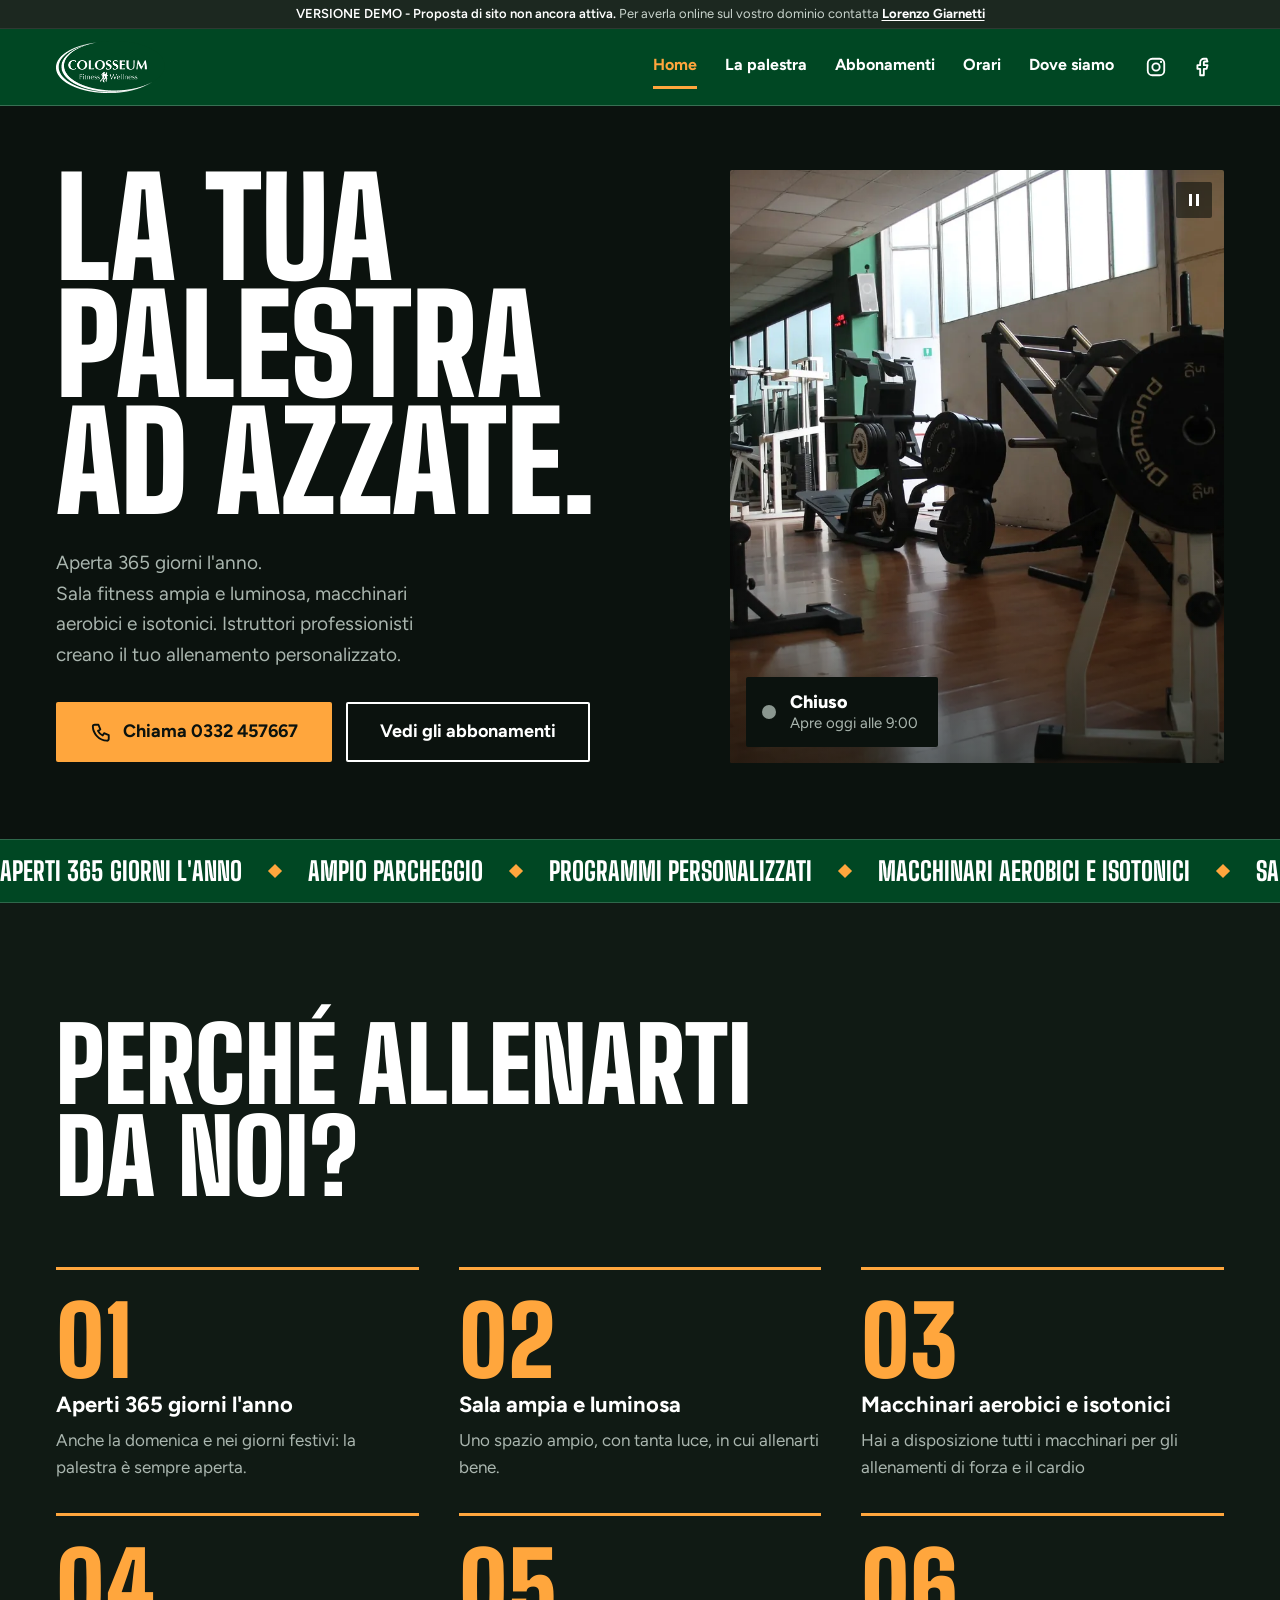
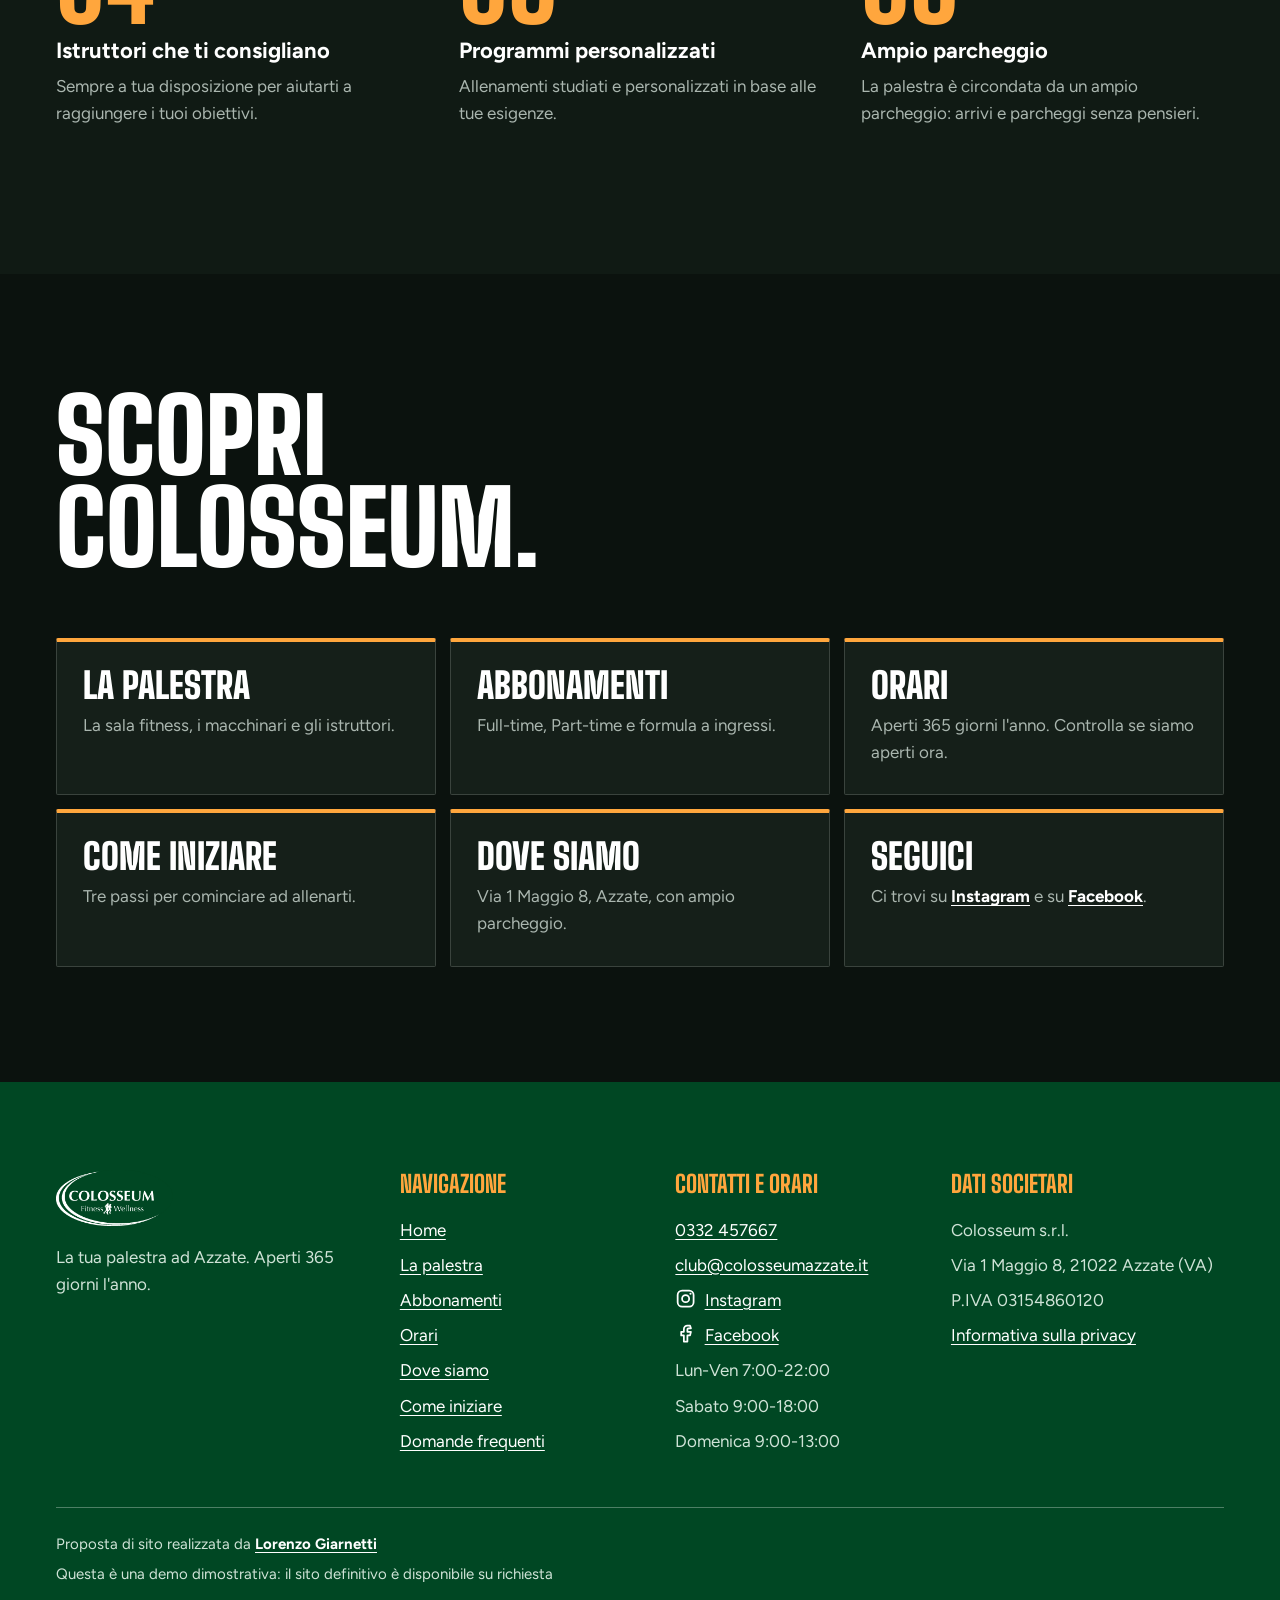
==== commit 4b4b320b: "Merge remote-tracking branch 'origin/main' into claude/kind-cori-ihktmn" ====
--- a/index.html
+++ b/index.html
@@ -142,7 +142,7 @@
           <span style="--i:1">palestra</span>
           <span style="--i:2">ad Azzate.</span>
         </h1>
-        <p class="hero__lede">Una sala fitness ampia e luminosa, con macchinari aerobici e isotonici. Gli istruttori ti consigliano e studiano con te un programma di allenamento personalizzato.</p>
+        <p class="hero__lede">Aperta 365 giorni l'anno. <br> Sala fitness ampia e luminosa, macchinari aerobici e isotonici. Istruttori professionisti creano il tuo allenamento personalizzato.</p>
         <div class="hero__cta">
           <a class="btn btn--primary btn--lg" href="tel:+390332457667"><svg class="ico" aria-hidden="true"><use href="#i-phone"/></svg>Chiama 0332 457667</a>
           <a class="btn btn--ghost btn--lg" href="abbonamenti.html">Vedi gli abbonamenti</a>
@@ -190,14 +190,14 @@
   <section class="sec s-ink2" aria-labelledby="perche-title">
     <div class="wrap">
       <div class="sec__head">
-        <h2 class="display" id="perche-title">Perché allenarti<br>da noi.</h2>
+        <h2 class="display" id="perche-title">Perché allenarti<br>da noi?</h2>
       </div>
       <ol class="reasons" data-reveal>
-        <li class="reason"><span class="num" aria-hidden="true">01</span><h3>Aperti 365 giorni l'anno</h3><p>Anche la domenica e nei giorni festivi: la sala fitness è sempre aperta.</p></li>
-        <li class="reason"><span class="num" aria-hidden="true">02</span><h3>Sala ampia e luminosa</h3><p>Uno spazio grande, con tanta luce, in cui allenarti bene.</p></li>
-        <li class="reason"><span class="num" aria-hidden="true">03</span><h3>Macchinari aerobici e isotonici</h3><p>Hai a disposizione i macchinari per l'allenamento cardio e per quello di forza.</p></li>
-        <li class="reason"><span class="num" aria-hidden="true">04</span><h3>Istruttori che ti consigliano</h3><p>Ti aiutano a capire come raggiungere i tuoi obiettivi.</p></li>
-        <li class="reason"><span class="num" aria-hidden="true">05</span><h3>Programmi personalizzati</h3><p>Allenamenti studiati e mirati sulle tue esigenze, non uguali per tutti.</p></li>
+        <li class="reason"><span class="num" aria-hidden="true">01</span><h3>Aperti 365 giorni l'anno</h3><p>Anche la domenica e nei giorni festivi: la palestra è sempre aperta.</p></li>
+        <li class="reason"><span class="num" aria-hidden="true">02</span><h3>Sala ampia e luminosa</h3><p>Uno spazio ampio, con tanta luce, in cui allenarti bene.</p></li>
+        <li class="reason"><span class="num" aria-hidden="true">03</span><h3>Macchinari aerobici e isotonici</h3><p>Hai a disposizione tutti i macchinari per gli allenamenti di forza e il cardio</p></li>
+        <li class="reason"><span class="num" aria-hidden="true">04</span><h3>Istruttori che ti consigliano</h3><p>Sempre a tua disposizione per aiutarti a raggiungere i tuoi obiettivi.</p></li>
+        <li class="reason"><span class="num" aria-hidden="true">05</span><h3>Programmi personalizzati</h3><p>Allenamenti studiati e personalizzati in base alle tue esigenze.</p></li>
         <li class="reason"><span class="num" aria-hidden="true">06</span><h3>Ampio parcheggio</h3><p>La palestra è circondata da un ampio parcheggio: arrivi e parcheggi senza pensieri.</p></li>
       </ol>
     </div>
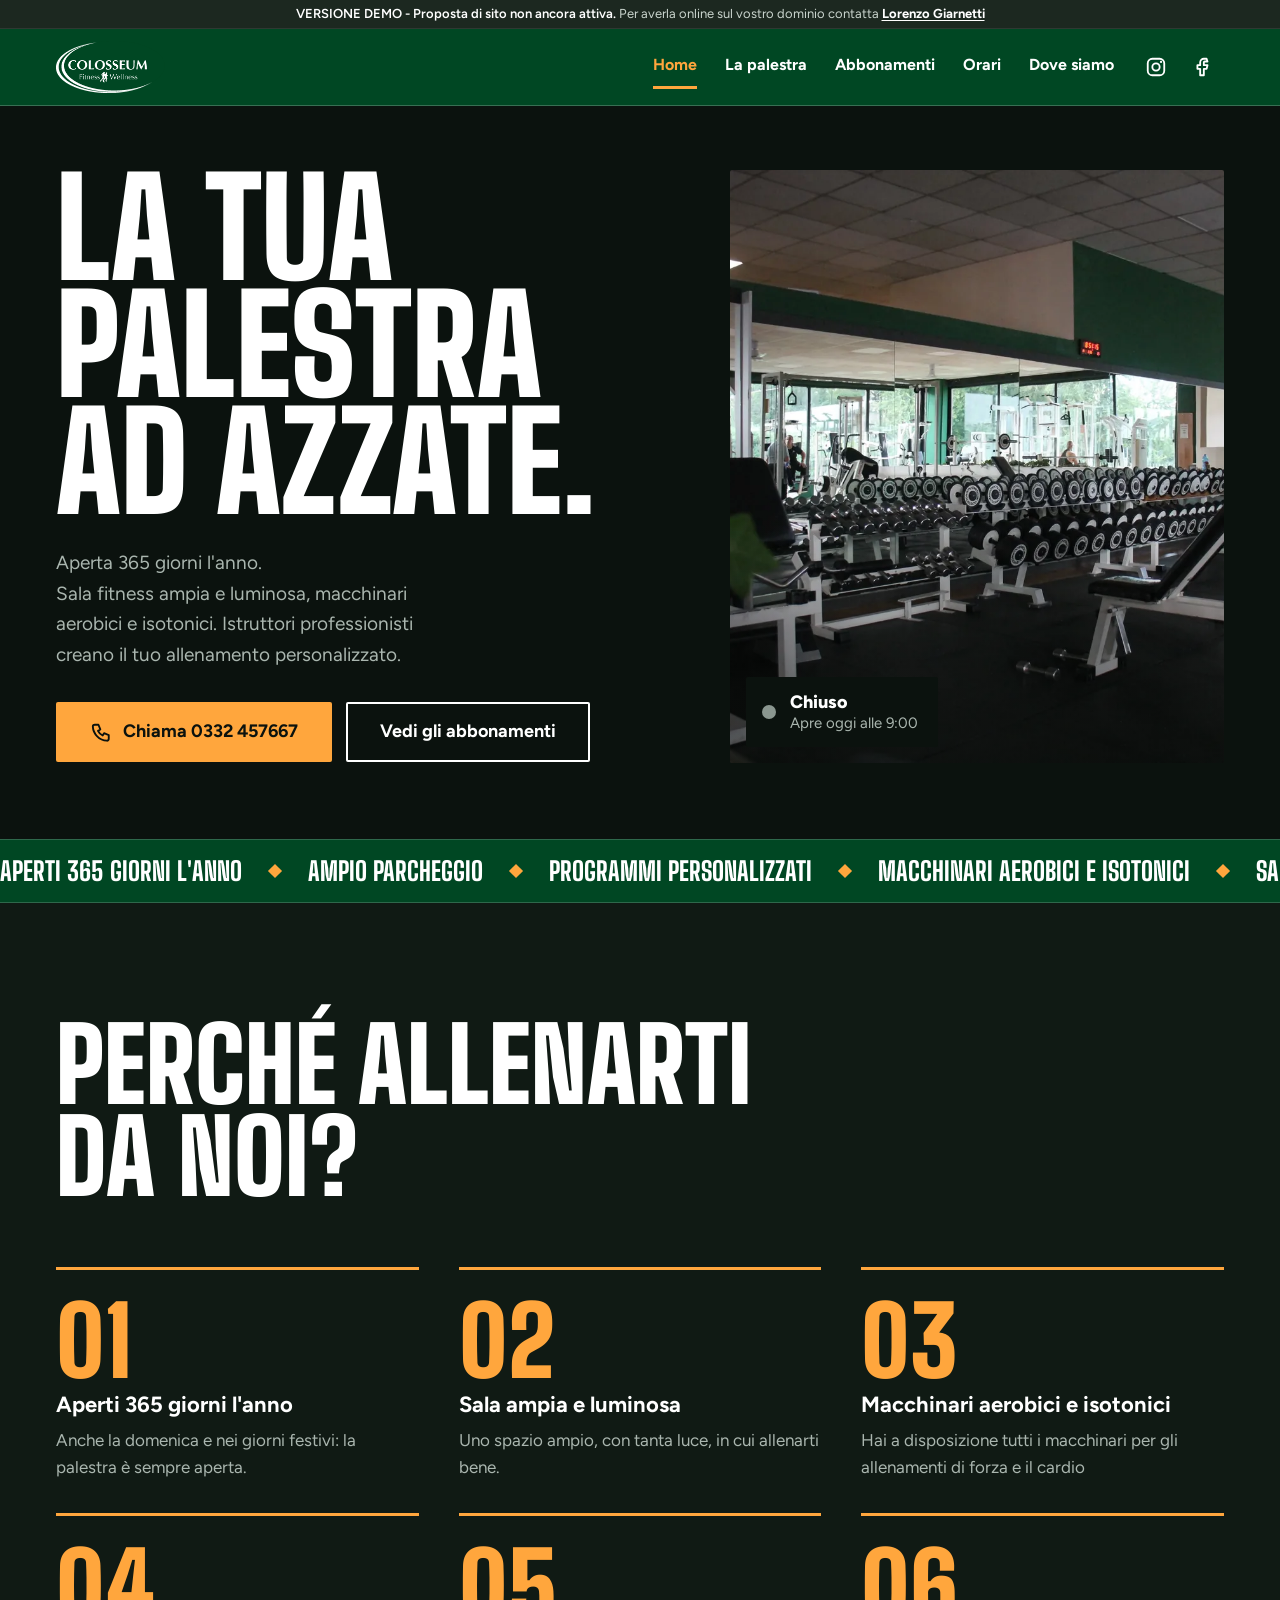
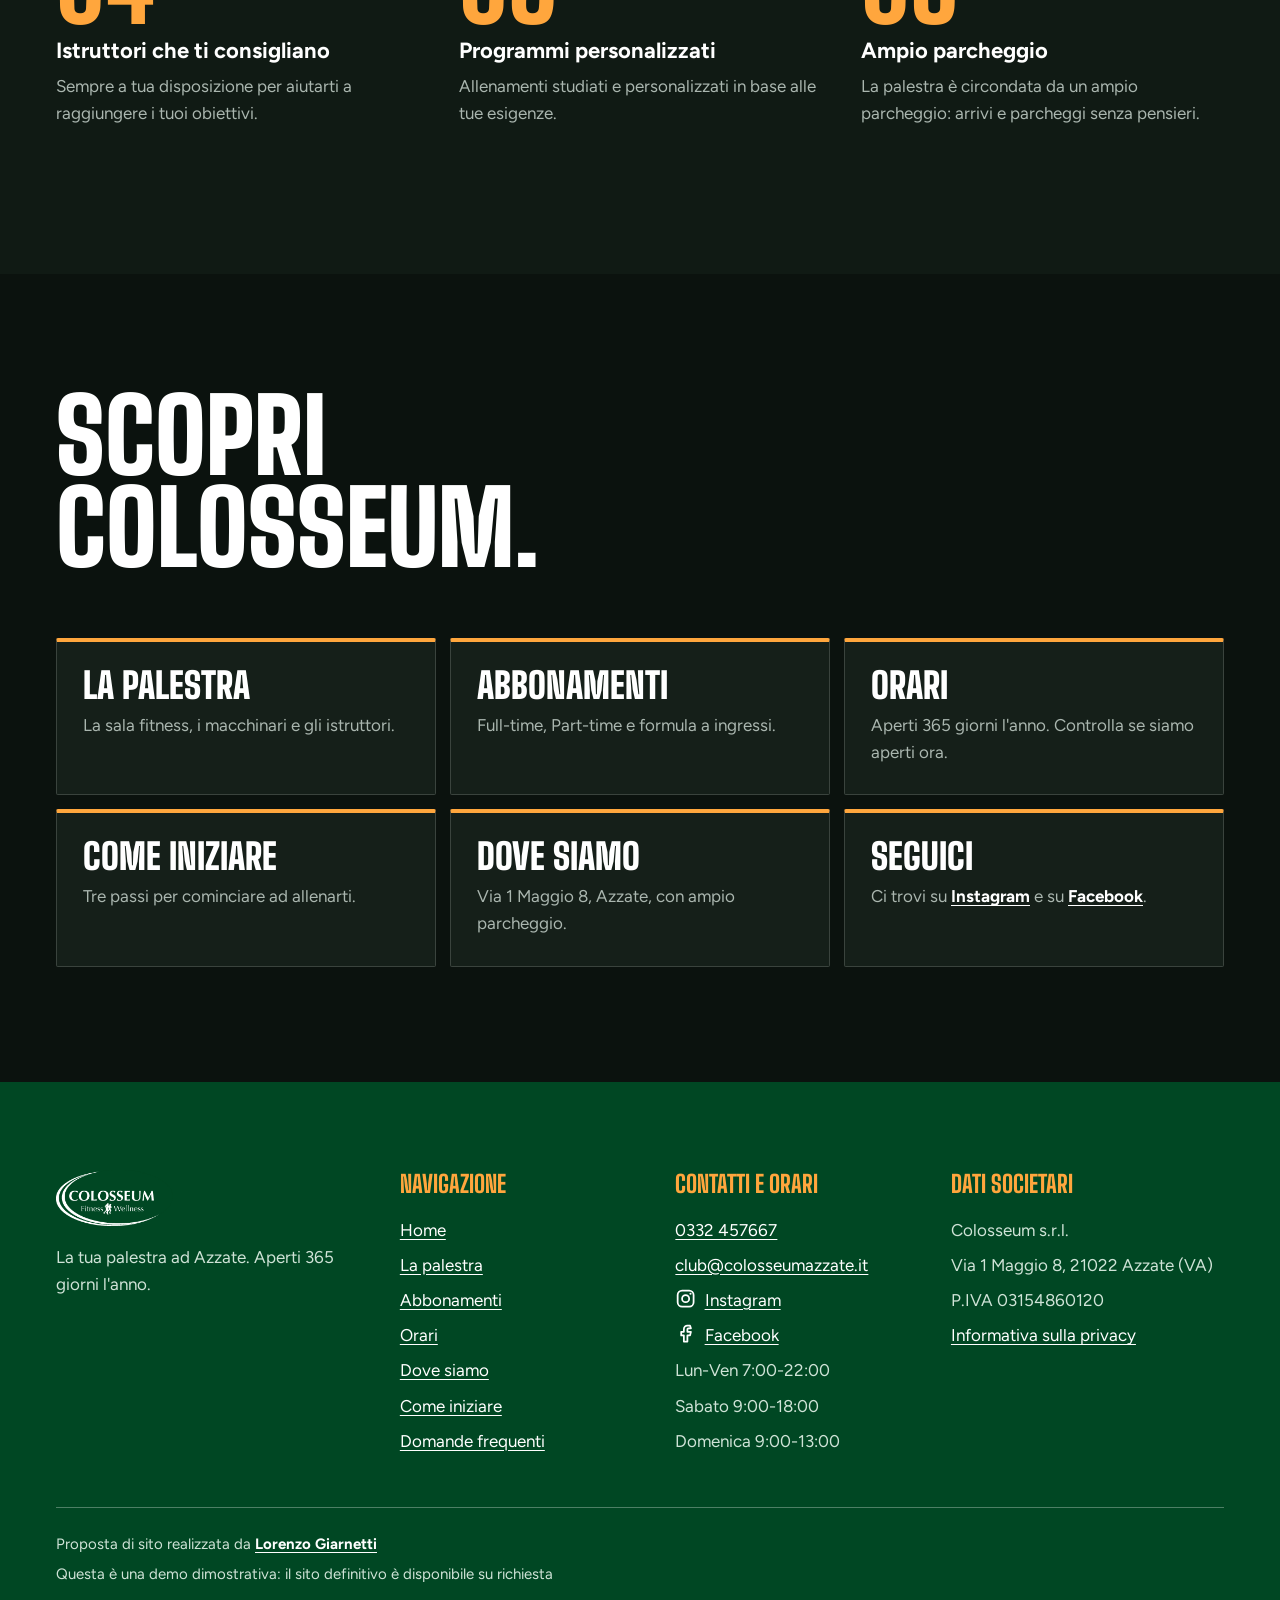
==== commit 1fdce445: "Home: rimuovi la slideshow, hero con la sola foto sala-1 Tolti markup, stili e script della presenta" ====
--- a/index.html
+++ b/index.html
@@ -26,7 +26,7 @@
 
 <link rel="preload" href="assets/fonts/big-shoulders-display-latin-900-normal.woff2" as="font" type="font/woff2" crossorigin>
 <link rel="preload" href="assets/fonts/figtree-latin-wght-normal.woff2" as="font" type="font/woff2" crossorigin>
-<link rel="preload" href="assets/img/sala-4.webp" as="image" type="image/webp">
+<link rel="preload" href="assets/img/sala-1.webp" as="image" type="image/webp">
 <script type="application/ld+json">
 {
   "@context": "https://schema.org",
@@ -149,15 +149,7 @@
         </div>
       </div>
       <figure class="hero__photo">
-        <div class="hero__slides">
-          <img src="assets/img/sala-4.webp" width="1400" height="934" style="object-position: 60% center" alt="La sala fitness di Colosseum Azzate: macchinari isotonici sul parquet, con le pareti verdi e le grandi vetrate" class="is-active">
-          <img src="assets/img/sala-1.webp" width="1400" height="934" style="object-position: 40% center" alt="La sala pesi: il rack dei manubri, le panche e la parete a specchio con la fascia verde" loading="lazy">
-          <img src="assets/img/sala-2.webp" width="1400" height="934" style="object-position: 68% center" alt="Una zona con il rack per i pesi liberi, i dischi e le pareti verdi" loading="lazy">
-          <img src="assets/img/sala-3.webp" width="1400" height="934" style="object-position: 40% center" alt="Macchinari per la forza sul parquet, sotto le finestre della sala" loading="lazy">
-          <img src="assets/img/sala-5.webp" width="1400" height="934" style="object-position: 42% center" alt="Le macchine isotoniche in fila, con le colonne verdi e le finestre" loading="lazy">
-          <img src="assets/img/sala-6.webp" width="1400" height="934" style="object-position: 55% center" alt="La leg press e gli altri macchinari della sala, con il parquet" loading="lazy">
-        </div>
-        <button class="hero__pause" type="button" aria-pressed="false" aria-label="Metti in pausa la presentazione delle foto"><span aria-hidden="true"></span></button>
+        <img src="assets/img/sala-1.webp" width="1400" height="934" alt="La sala pesi: il rack dei manubri, le panche e la parete a specchio con la fascia verde">
         <div class="status status--on-photo" data-status>
           <span class="status__dot" aria-hidden="true"></span>
           <span class="status__text"><strong data-status-label>Orari di apertura</strong><span data-status-detail>Lun-Ven 7:00-22:00</span></span>
--- a/assets/css/style.css
+++ b/assets/css/style.css
@@ -171,22 +171,11 @@
 .hero__lede { margin-top: 28px; max-width: 34ch; font-size: 1.1875rem; color: var(--muted); }
 .hero__cta { display: flex; flex-wrap: wrap; gap: 14px; margin-top: 32px; }
 .hero__photo { position: relative; overflow: hidden; background: var(--ink-2); aspect-ratio: 4 / 3; border-radius: var(--radius); }
-.hero__slides { position: absolute; inset: 0; }
-.hero__slides img { position: absolute; inset: 0; width: 100%; height: 100%; object-fit: cover; opacity: 0; transition: opacity 1.1s ease; }
-.hero__slides img.is-active { opacity: 1; }
+.hero__photo img { width: 100%; height: 100%; object-fit: cover; object-position: 40% center; }
 .hero__photo::after {            /* velo leggero in basso, per leggere l'indicatore */
   content: ""; position: absolute; inset: 0; z-index: 1; pointer-events: none;
   background: linear-gradient(180deg, transparent 55%, rgba(7, 12, 9, .55) 100%);
 }
-.hero__pause {
-  display: none; position: absolute; top: 12px; right: 12px; z-index: 3; width: 36px; height: 36px;
-  align-items: center; justify-content: center; padding: 0; cursor: pointer;
-  background: rgba(7, 12, 9, .55); border: 0; border-radius: var(--radius); color: #fff;
-}
-.js .hero__pause { display: inline-flex; }
-.hero__pause:hover { background: rgba(7, 12, 9, .85); }
-.hero__pause span { width: 10px; height: 12px; border-left: 3px solid currentColor; border-right: 3px solid currentColor; }           /* pausa */
-.hero__pause[aria-pressed="true"] span { width: 0; height: 0; border: 0; border-left: 11px solid currentColor; border-top: 7px solid transparent; border-bottom: 7px solid transparent; margin-left: 3px; }  /* play */
 @keyframes rise { from { opacity: 0; transform: translateY(28px); } to { opacity: 1; transform: none; } }
 
 /* Indicatore aperto/chiuso */
@@ -245,6 +234,7 @@
 /* La palestra */
 .palestra { display: grid; gap: 40px; align-items: start; }
 .palestra__text { display: grid; gap: 20px; align-content: start; }
+.palestra__text strong { color: #fff; font-weight: 700; }
 .palestra__text p { max-width: 52ch; font-size: 1.25rem; line-height: 1.65; color: var(--muted); }
 .palestra__row { display: grid; gap: 12px; margin-top: 12px; }
 .ph { overflow: hidden; border-radius: var(--radius); background: var(--card); }
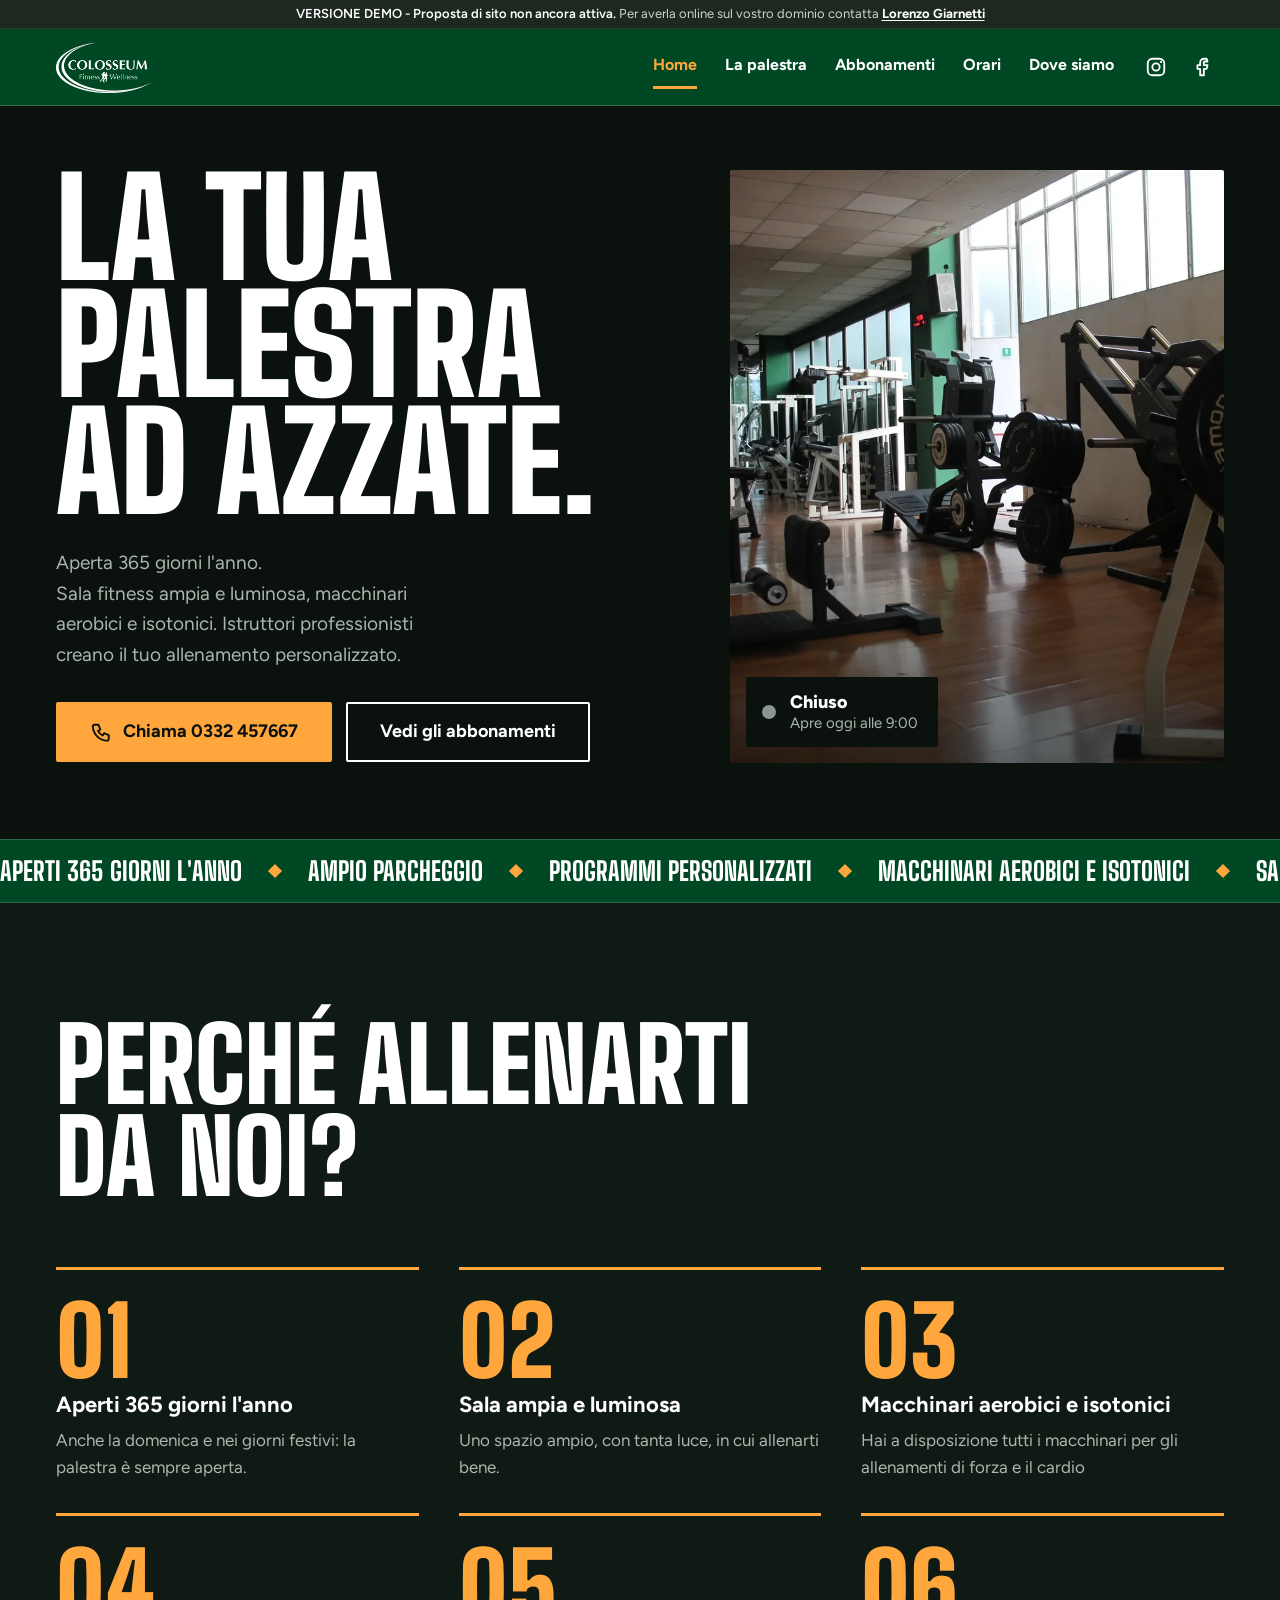
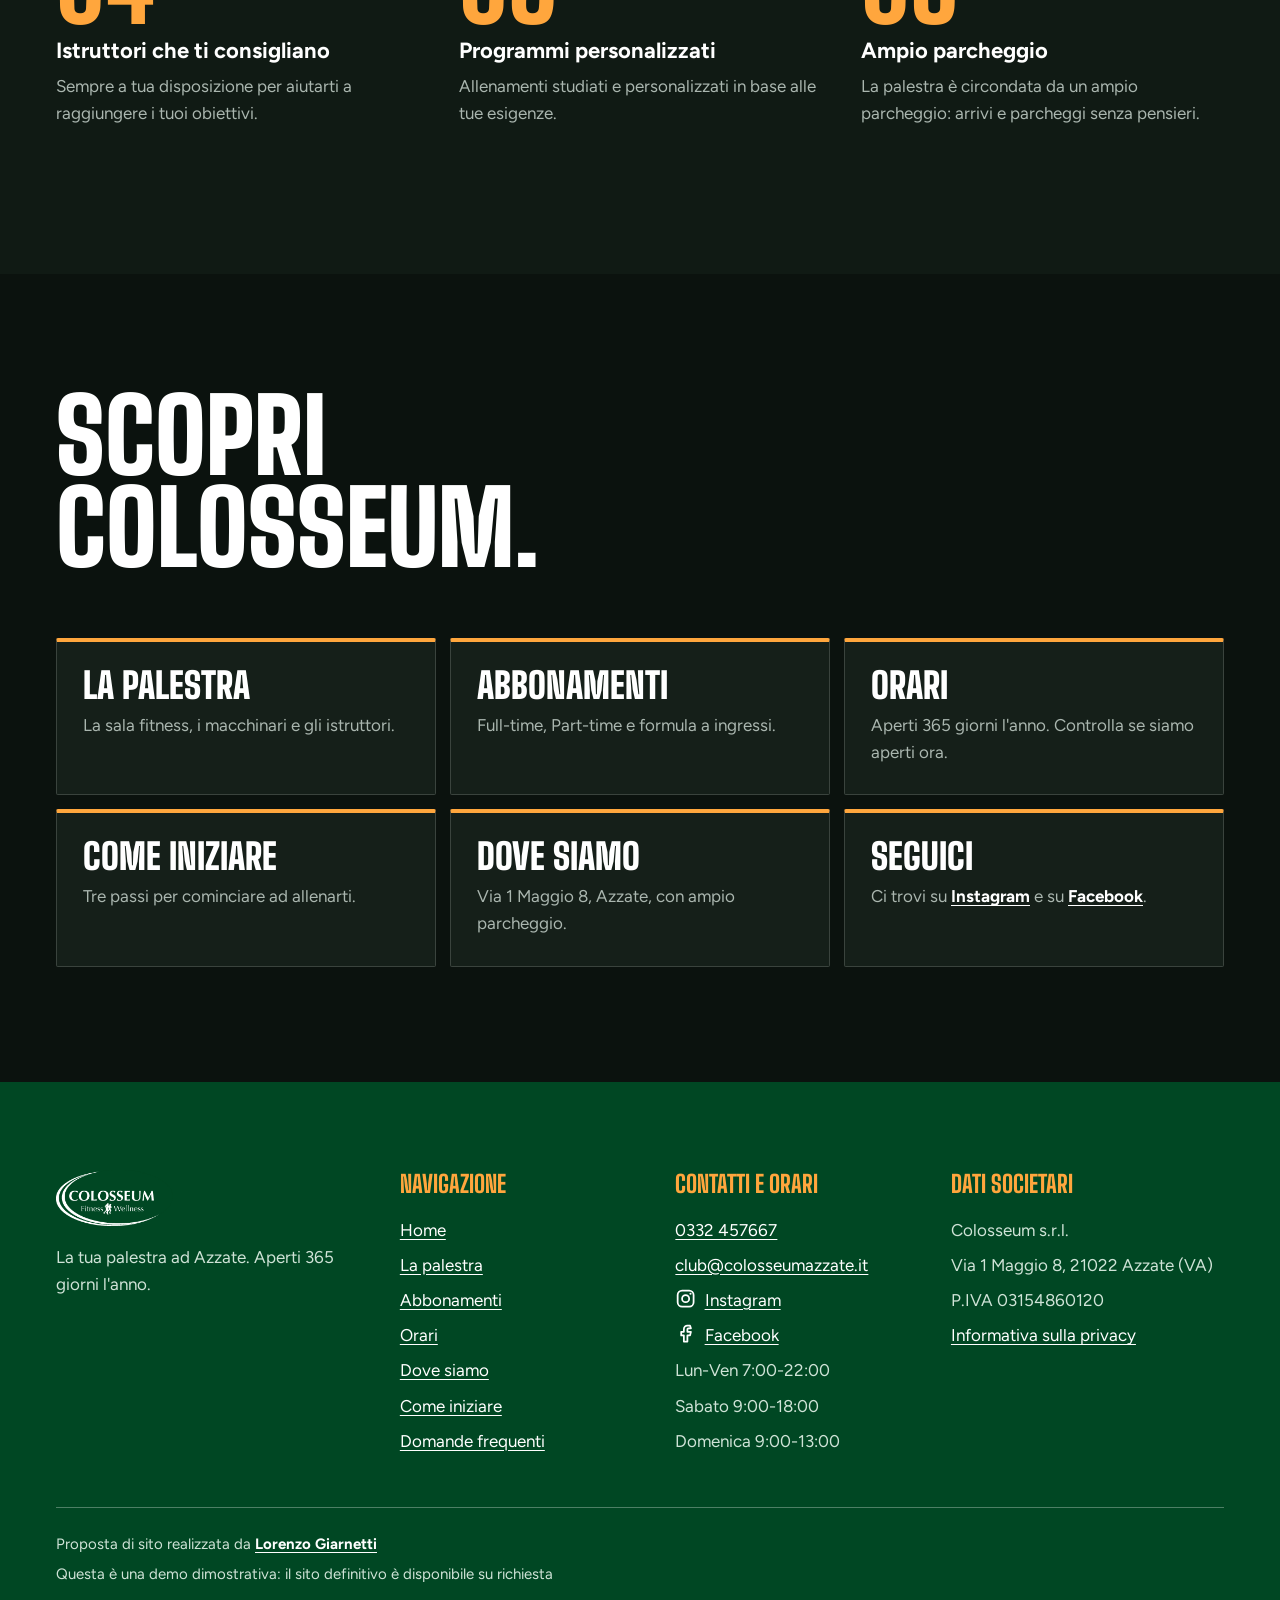
==== commit 238b41a2: "Update index.html" ====
--- a/index.html
+++ b/index.html
@@ -149,7 +149,7 @@
         </div>
       </div>
       <figure class="hero__photo">
-        <img src="assets/img/sala-1.webp" width="1400" height="934" alt="La sala pesi: il rack dei manubri, le panche e la parete a specchio con la fascia verde">
+        <img src="assets/img/sala-4.webp" width="1400" height="934" alt="La sala pesi: il rack dei manubri, le panche e la parete a specchio con la fascia verde">
         <div class="status status--on-photo" data-status>
           <span class="status__dot" aria-hidden="true"></span>
           <span class="status__text"><strong data-status-label>Orari di apertura</strong><span data-status-detail>Lun-Ven 7:00-22:00</span></span>
@@ -260,9 +260,6 @@
   </div>
 </footer>
 
-<aside aria-label="Chiamata rapida">
-<a class="callbar" href="tel:+390332457667"><svg class="ico" aria-hidden="true"><use href="#i-phone"/></svg>Chiama 0332 457667</a>
-</aside>
 <script src="assets/js/main.js" defer></script>
 </body>
 </html>
--- a/assets/css/style.css
+++ b/assets/css/style.css
@@ -334,17 +334,6 @@
 .footer__legal:empty { display: none; }
 .footer__legal a { font-weight: 700; }
 
-/* Barra "Chiama" fissa su mobile */
-.callbar {
-  position: fixed; left: 0; right: 0; bottom: 0; z-index: 1250;
-  display: flex; align-items: center; justify-content: center; gap: 8px; min-height: 46px;
-  background: var(--pop); color: var(--ink); font-weight: 800; font-size: .9375rem; text-decoration: none;
-  border-top: 2px solid var(--ink-deep);
-}
-.callbar .ico { width: 1.1em; height: 1.1em; }
-.callbar:hover { background: #fff; }
-.callbar:focus-visible { outline-color: var(--ink); outline-offset: -6px; }
-body { padding-bottom: 46px; }
 
 /* Lightbox --------------------------------------------------------------- */
 /* Privacy ---------------------------------------------------------------- */
@@ -412,8 +401,6 @@
 }
 
 @media (min-width: 960px) {
-  body { padding-bottom: 0; }
-  .callbar { display: none; }
   .demo-bar { font-size: .8125rem; }
   .header__row { gap: 28px; min-height: 76px; }
   .header__logo img { height: 52px; }
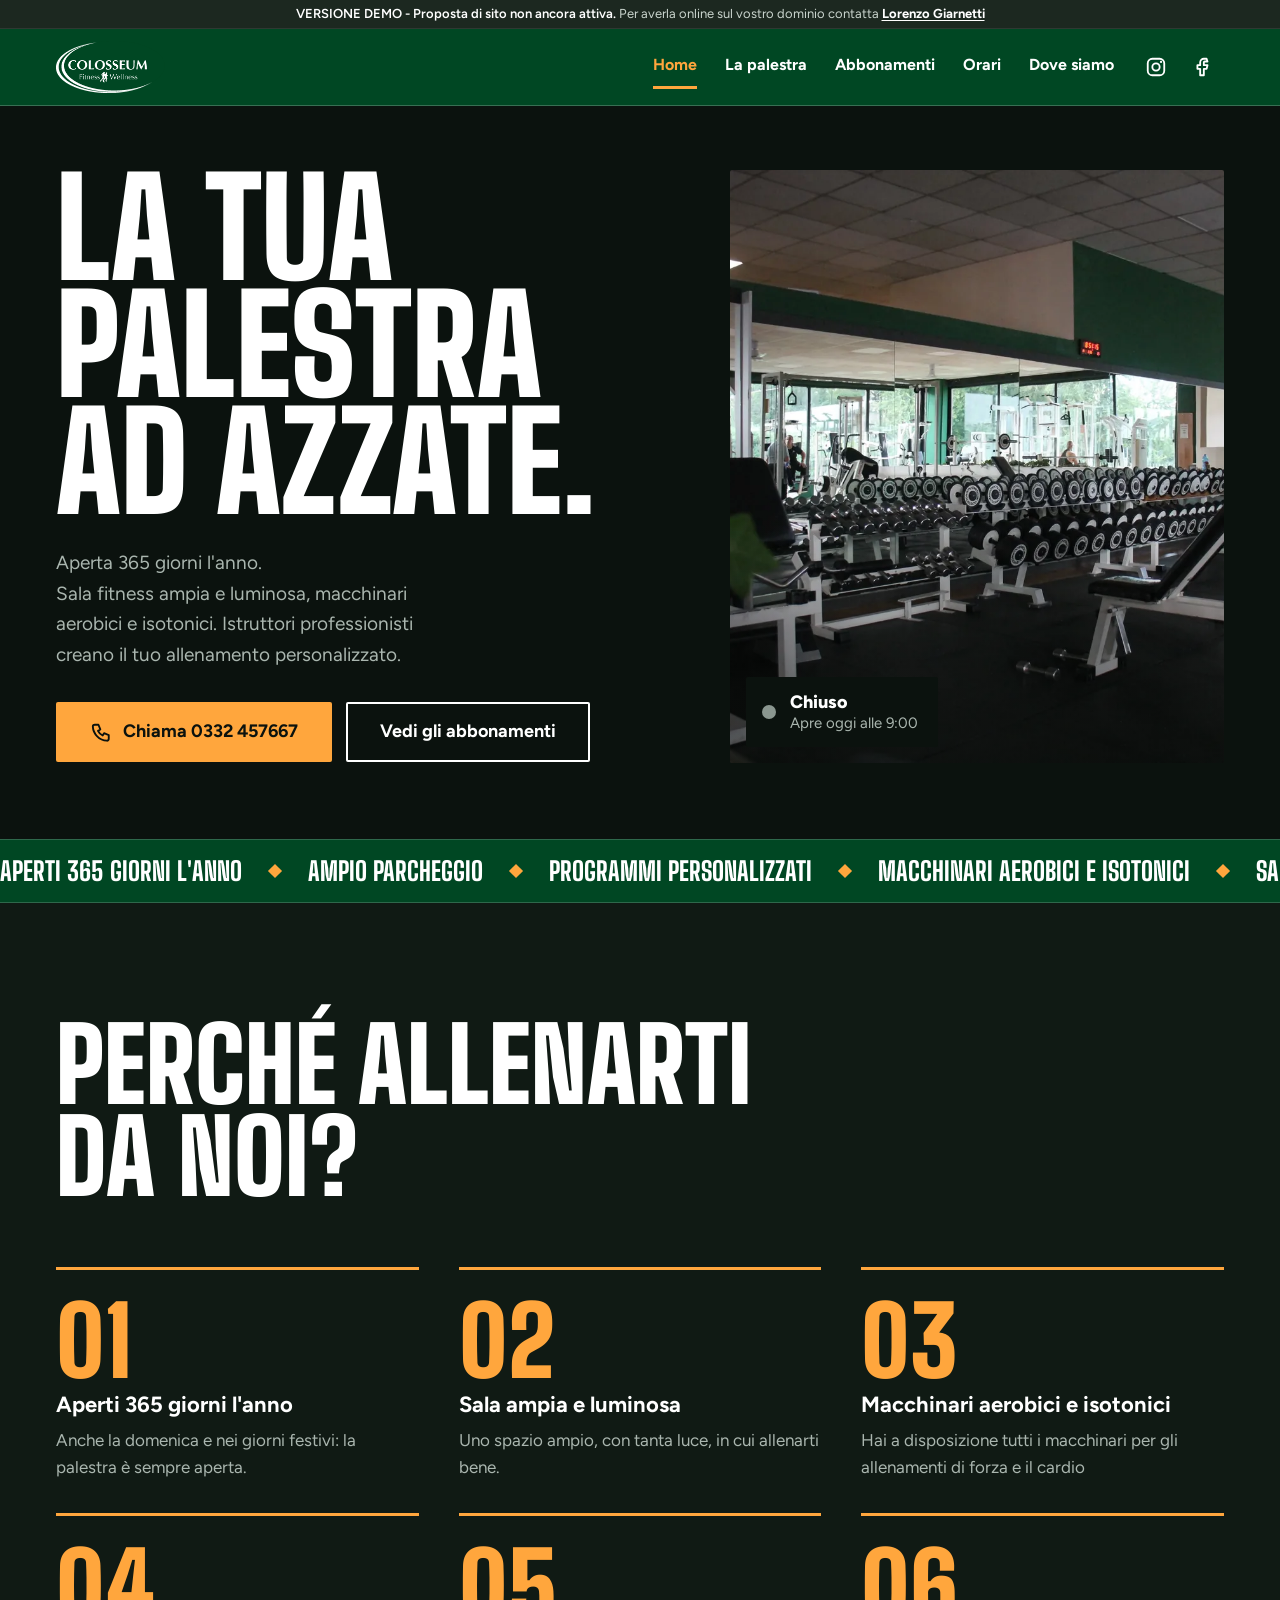
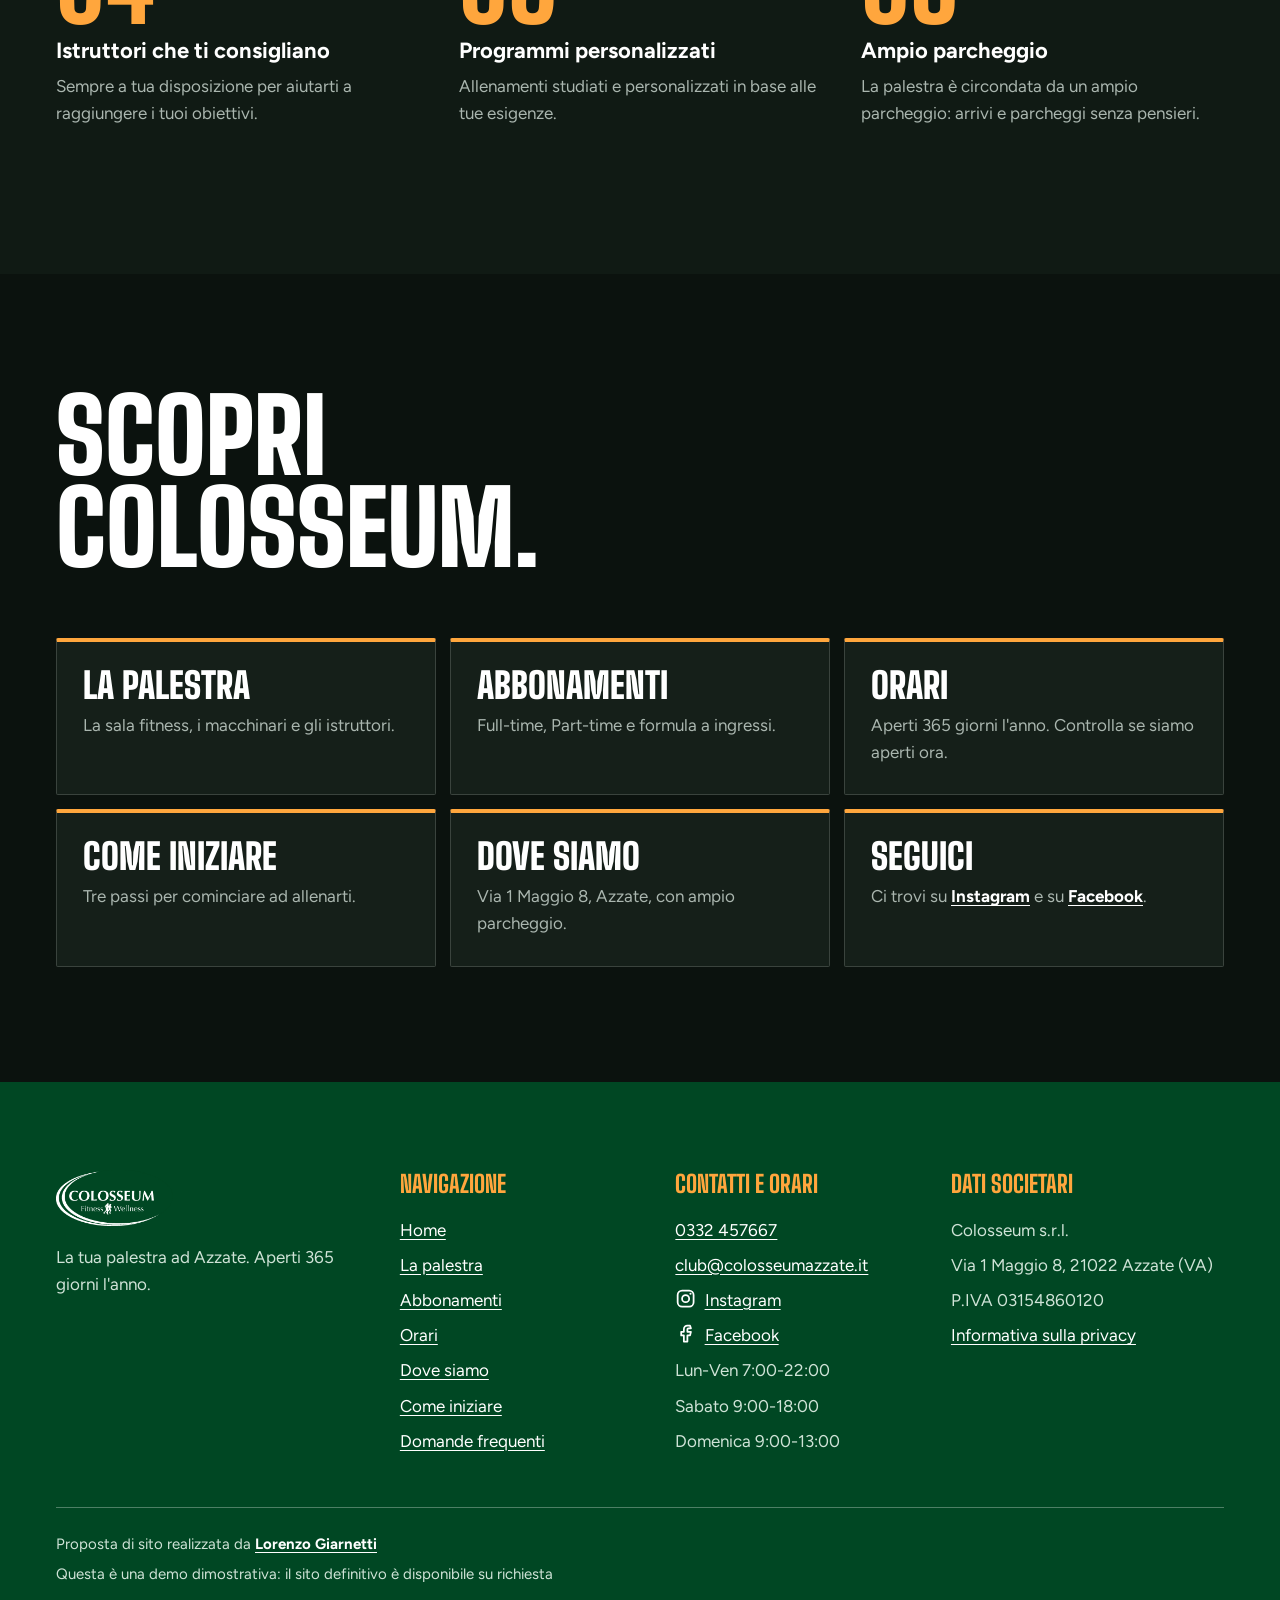
==== commit 02349c2f: "Hardening e preparazione alla pubblicazione su colosseumazzate.it - CSP stretta senza 'unsafe-inline" ====
--- a/index.html
+++ b/index.html
@@ -3,16 +3,18 @@
 <head>
 <meta charset="utf-8">
 <meta name="viewport" content="width=device-width, initial-scale=1">
-<script>document.documentElement.className += ' js';</script>
+<script src="assets/js/init.js"></script>
 <title>[DEMO] Palestra ad Azzate (VA) – Colosseum Azzate</title>
 <meta name="description" content="Colosseum Azzate: palestra ad Azzate (VA) con sala fitness ampia e luminosa, macchinari aerobici e isotonici, istruttori e programmi personalizzati. Aperti 365 giorni l'anno.">
 <!-- DEMO: rimuovere con go-live.sh (vedi README) -->
 <meta name="robots" content="noindex, nofollow" id="demo-robots">
+<link rel="canonical" href="https://www.colosseumazzate.it/">
 <meta name="theme-color" content="#004723">
 
 <meta property="og:type" content="website">
 <meta property="og:locale" content="it_IT">
 <meta property="og:site_name" content="Colosseum Azzate">
+<meta property="og:url" content="https://www.colosseumazzate.it/">
 <meta property="og:title" content="Colosseum Azzate – La tua palestra ad Azzate">
 <meta property="og:description" content="Colosseum Azzate: palestra ad Azzate (VA) con sala fitness ampia e luminosa, macchinari aerobici e isotonici, istruttori e programmi personalizzati. Aperti 365 giorni l'anno.">
 <meta property="og:image" content="https://www.colosseumazzate.it/assets/img/og-image.jpg">
@@ -87,7 +89,7 @@
 <!-- DEMO: unico punto di controllo = attributo data-demo del body (on: demo visibile; off: sito definitivo). Vedi README. -->
 <body data-demo="on" id="top">
 
-<svg width="0" height="0" style="position:absolute" aria-hidden="true" focusable="false">
+<svg class="sprite" width="0" height="0" aria-hidden="true" focusable="false">
   <defs>
     <symbol id="i-phone" viewBox="0 0 24 24"><path d="M5 4h4l2 5-2.5 1.5a11 11 0 0 0 5 5L15 13l5 2v4a2 2 0 0 1-2 2A16 16 0 0 1 3 6a2 2 0 0 1 2-2z" fill="none" stroke="currentColor" stroke-width="2" stroke-linejoin="round"/></symbol>
     <symbol id="i-pin" viewBox="0 0 24 24"><path d="M12 21s-7-6.2-7-11a7 7 0 0 1 14 0c0 4.8-7 11-7 11z" fill="none" stroke="currentColor" stroke-width="2" stroke-linejoin="round"/><circle cx="12" cy="10" r="2.5" fill="none" stroke="currentColor" stroke-width="2"/></symbol>
@@ -138,18 +140,18 @@
     <div class="wrap hero__grid">
       <div class="hero__copy">
         <h1 class="hero__title" id="hero-title">
-          <span style="--i:0">La tua</span>
-          <span style="--i:1">palestra</span>
-          <span style="--i:2">ad Azzate.</span>
+          <span>La tua</span>
+          <span>palestra</span>
+          <span>ad Azzate.</span>
         </h1>
         <p class="hero__lede">Aperta 365 giorni l'anno. <br> Sala fitness ampia e luminosa, macchinari aerobici e isotonici. Istruttori professionisti creano il tuo allenamento personalizzato.</p>
         <div class="hero__cta">
-          <a class="btn btn--primary btn--lg" href="tel:+390332457667"><svg class="ico" aria-hidden="true"><use href="#i-phone"/></svg>Chiama 0332 457667</a>
+          <a class="btn btn--primary btn--lg" href="tel:+390332457667"><svg class="ico" aria-hidden="true"><use href="#i-phone"/></svg>Chiama 0332&nbsp;457667</a>
           <a class="btn btn--ghost btn--lg" href="abbonamenti.html">Vedi gli abbonamenti</a>
         </div>
       </div>
       <figure class="hero__photo">
-        <img src="assets/img/sala-4.webp" width="1400" height="934" alt="La sala pesi: il rack dei manubri, le panche e la parete a specchio con la fascia verde">
+        <img src="assets/img/sala-1.webp" srcset="assets/img/sala-1-800.webp 800w, assets/img/sala-1.webp 1400w" sizes="(min-width: 960px) 494px, 100vw" fetchpriority="high" width="1400" height="934" alt="La sala pesi: il rack dei manubri, le panche e la parete a specchio con la fascia verde">
         <div class="status status--on-photo" data-status>
           <span class="status__dot" aria-hidden="true"></span>
           <span class="status__text"><strong data-status-label>Orari di apertura</strong><span data-status-detail>Lun-Ven 7:00-22:00</span></span>
@@ -158,7 +160,7 @@
     </div>
   </section>
 
-  <div class="marquee s-green" aria-label="In breve">
+  <div class="marquee s-green" role="group" aria-label="In breve">
     <div class="marquee__track">
       <ul class="marquee__group">
         <li>Aperti 365 giorni l'anno</li>
@@ -234,7 +236,7 @@
       <div>
         <h2 class="footer__h">Contatti e orari</h2>
         <ul>
-          <li><a href="tel:+390332457667">0332 457667</a></li>
+          <li><a href="tel:+390332457667">0332&nbsp;457667</a></li>
           <li><a href="mailto:club@colosseumazzate.it?subject=Richiesta%20informazioni">club@colosseumazzate.it</a></li>
           <li><a href="https://www.instagram.com/colosseum_azzate/" target="_blank" rel="noopener noreferrer"><svg class="ico" aria-hidden="true"><use href="#i-instagram"/></svg>Instagram</a></li>
           <li><a href="https://www.facebook.com/colosseumazzate/?locale=it_IT" target="_blank" rel="noopener noreferrer"><svg class="ico" aria-hidden="true"><use href="#i-facebook"/></svg>Facebook</a></li>
@@ -249,6 +251,7 @@
           <li>Colosseum s.r.l.</li>
           <li>Via 1 Maggio 8, 21022 Azzate (VA)</li>
           <li>P.IVA 03154860120</li>
+          <!-- TODO-LEGALE: aggiungere da visura camerale: Registro Imprese di Varese, n. REA, capitale sociale (i.v.), eventuale socio unico / stato di liquidazione (art. 2250 c.c.; art. 7 D.Lgs. 70/2003). go-live.sh si ferma finché questo commento è presente. -->
           <li><a href="privacy.html">Informativa sulla privacy</a></li>
         </ul>
       </div>
--- a/assets/css/style.css
+++ b/assets/css/style.css
@@ -80,6 +80,8 @@
 ul, ol { list-style: none; }
 address { font-style: normal; }
 a { color: inherit; }
+.sprite { position: absolute; width: 0; height: 0; }
+[id] { scroll-margin-top: calc(var(--top-h) + 8px); }
 a[href^="tel:"] { white-space: nowrap; }
 button { font: inherit; color: inherit; }
 
@@ -167,6 +169,9 @@
 .hero__grid { display: grid; gap: 40px; align-items: center; }
 .hero__title { font-size: clamp(4.25rem, 21vw, 7.5rem); line-height: .86; }
 .hero__title span { white-space: nowrap; }
+.hero__title span:nth-child(1) { --i: 0; }
+.hero__title span:nth-child(2) { --i: 1; }
+.hero__title span:nth-child(3) { --i: 2; }
 .hero__title span { display: block; animation: rise .8s cubic-bezier(.2, .7, .2, 1) both; animation-delay: calc(var(--i) * 110ms); }
 .hero__lede { margin-top: 28px; max-width: 34ch; font-size: 1.1875rem; color: var(--muted); }
 .hero__cta { display: flex; flex-wrap: wrap; gap: 14px; margin-top: 32px; }
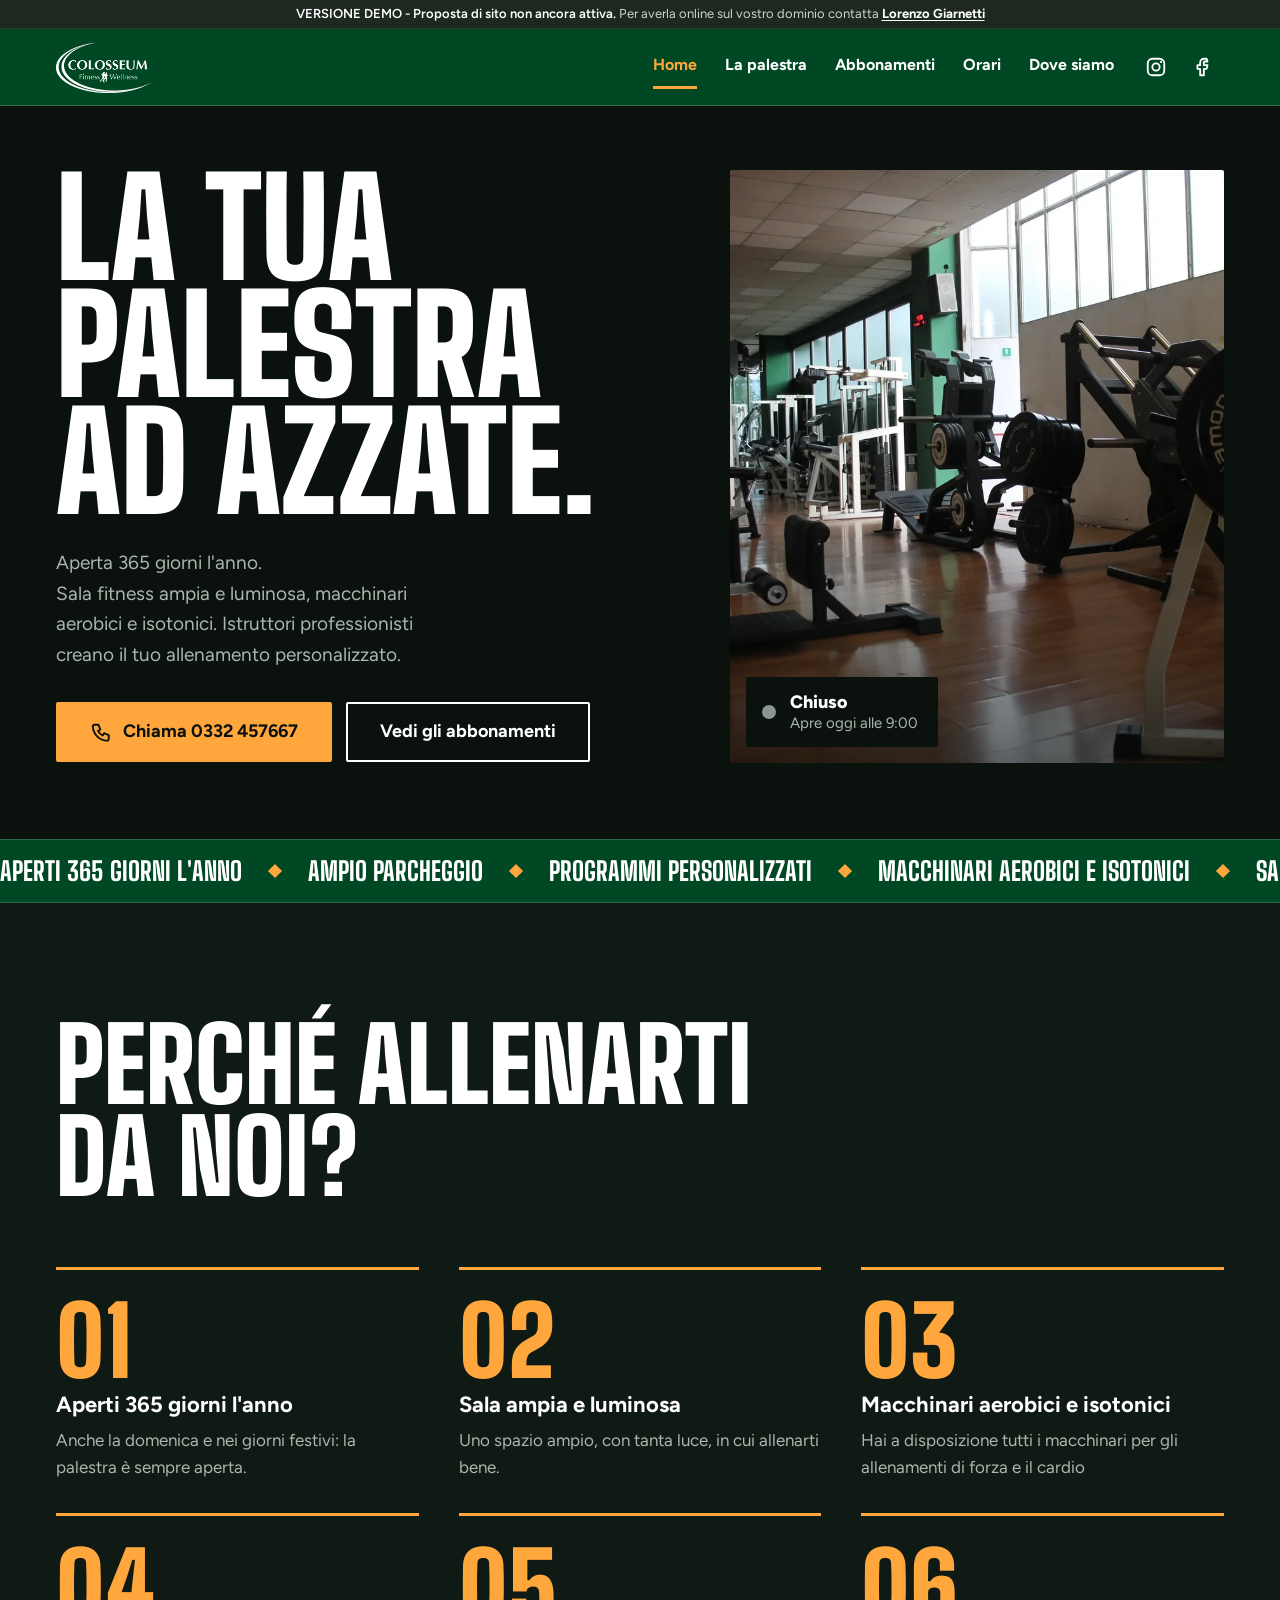
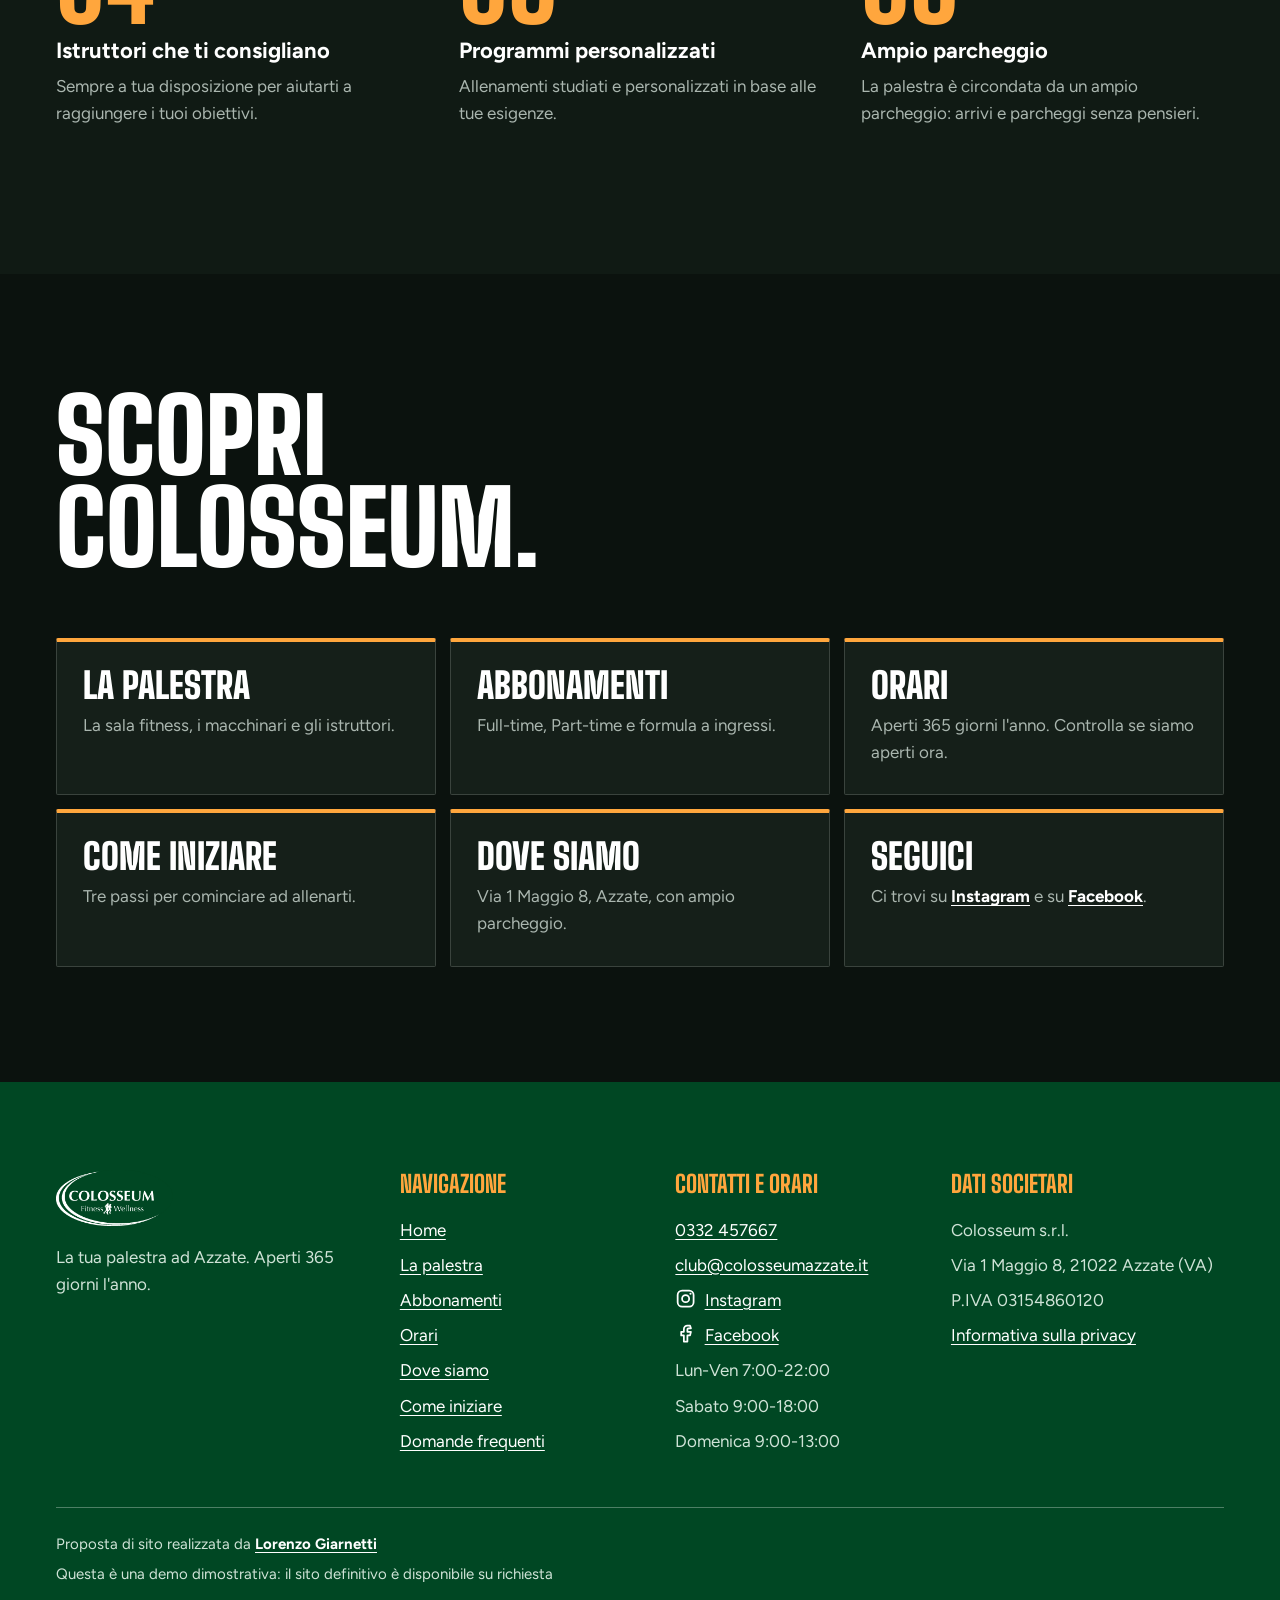
==== commit 105151d0: "Unisci le modifiche manuali a testo palestra e hero con l'hardening Riportate anche nel generatore (" ====
--- a/index.html
+++ b/index.html
@@ -28,7 +28,7 @@
 
 <link rel="preload" href="assets/fonts/big-shoulders-display-latin-900-normal.woff2" as="font" type="font/woff2" crossorigin>
 <link rel="preload" href="assets/fonts/figtree-latin-wght-normal.woff2" as="font" type="font/woff2" crossorigin>
-<link rel="preload" href="assets/img/sala-1.webp" as="image" type="image/webp">
+<link rel="preload" href="assets/img/sala-4.webp" as="image" type="image/webp">
 <script type="application/ld+json">
 {
   "@context": "https://schema.org",
@@ -151,7 +151,7 @@
         </div>
       </div>
       <figure class="hero__photo">
-        <img src="assets/img/sala-1.webp" srcset="assets/img/sala-1-800.webp 800w, assets/img/sala-1.webp 1400w" sizes="(min-width: 960px) 494px, 100vw" fetchpriority="high" width="1400" height="934" alt="La sala pesi: il rack dei manubri, le panche e la parete a specchio con la fascia verde">
+        <img src="assets/img/sala-4.webp" srcset="assets/img/sala-4-800.webp 800w, assets/img/sala-4.webp 1400w" sizes="(min-width: 960px) 494px, 100vw" fetchpriority="high" width="1400" height="934" alt="La sala fitness di Colosseum Azzate: macchinari isotonici sul parquet, con le pareti verdi e le grandi vetrate">
         <div class="status status--on-photo" data-status>
           <span class="status__dot" aria-hidden="true"></span>
           <span class="status__text"><strong data-status-label>Orari di apertura</strong><span data-status-detail>Lun-Ven 7:00-22:00</span></span>
